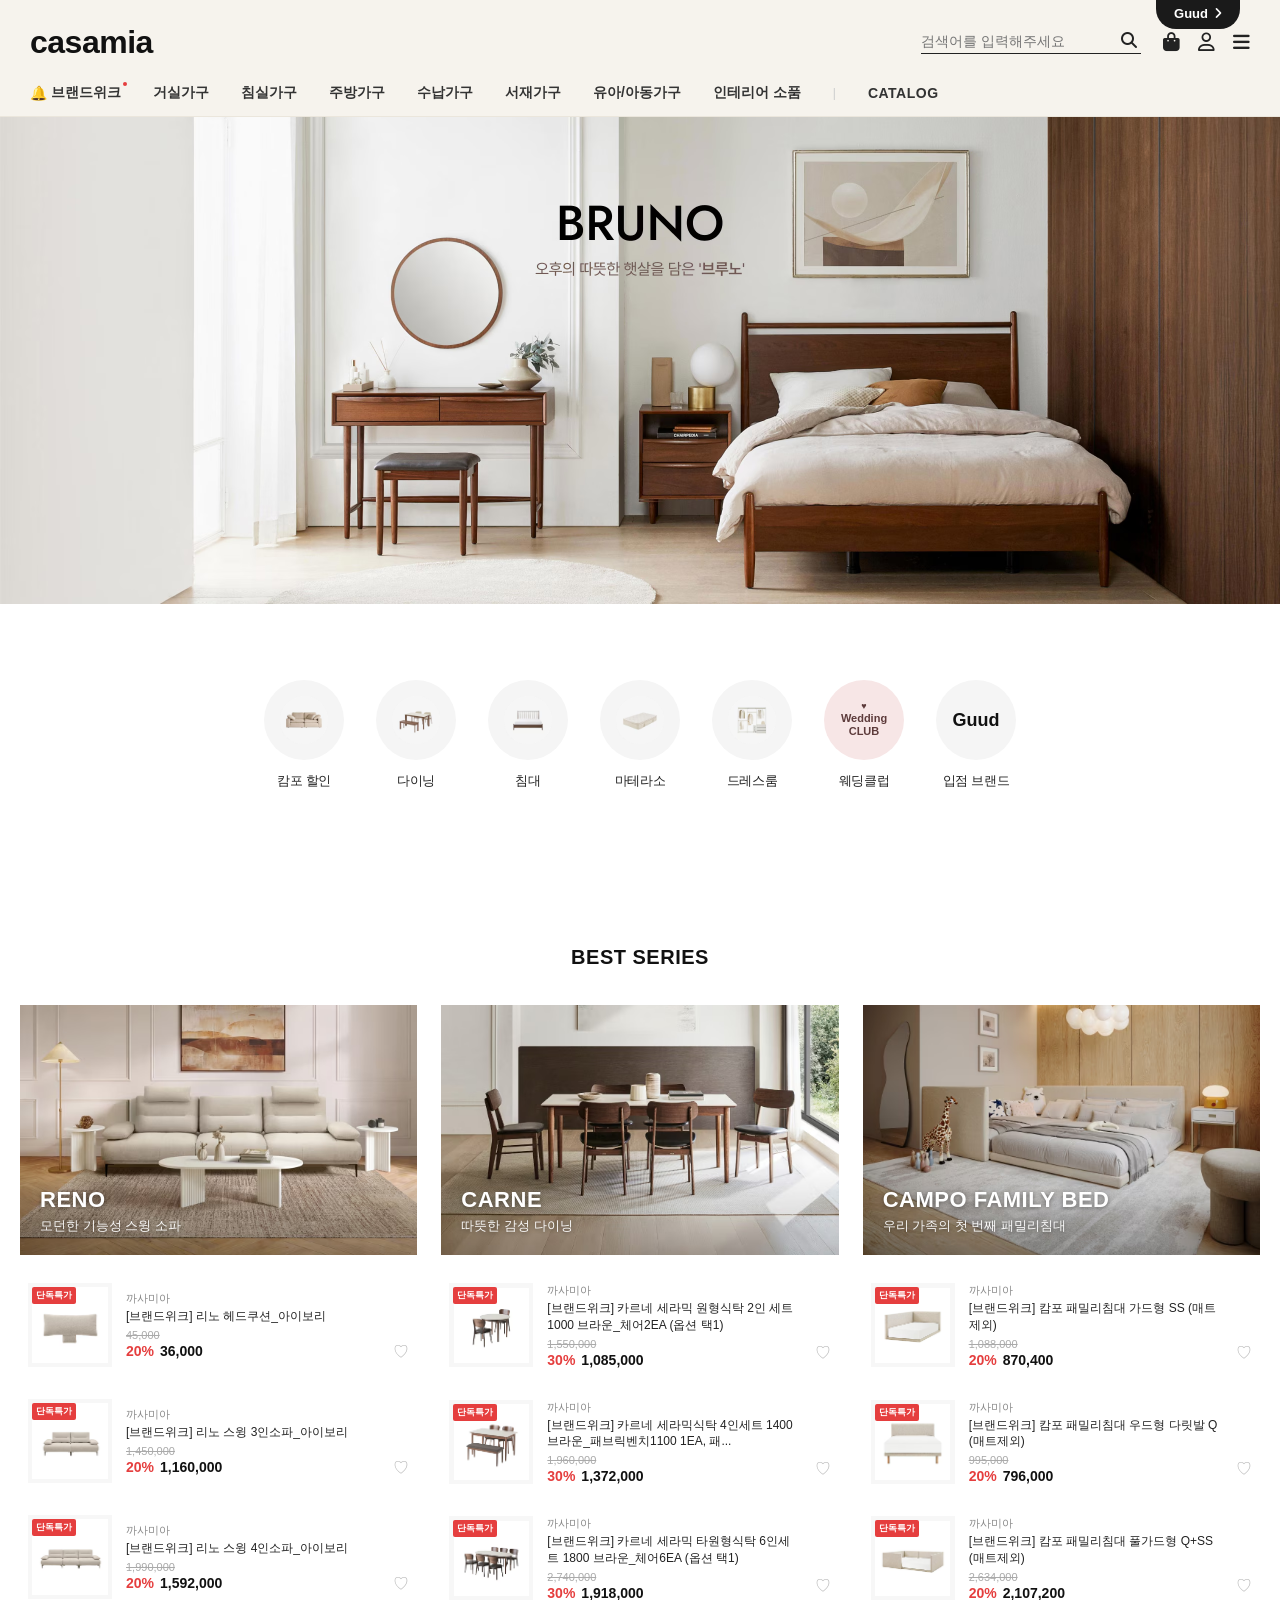
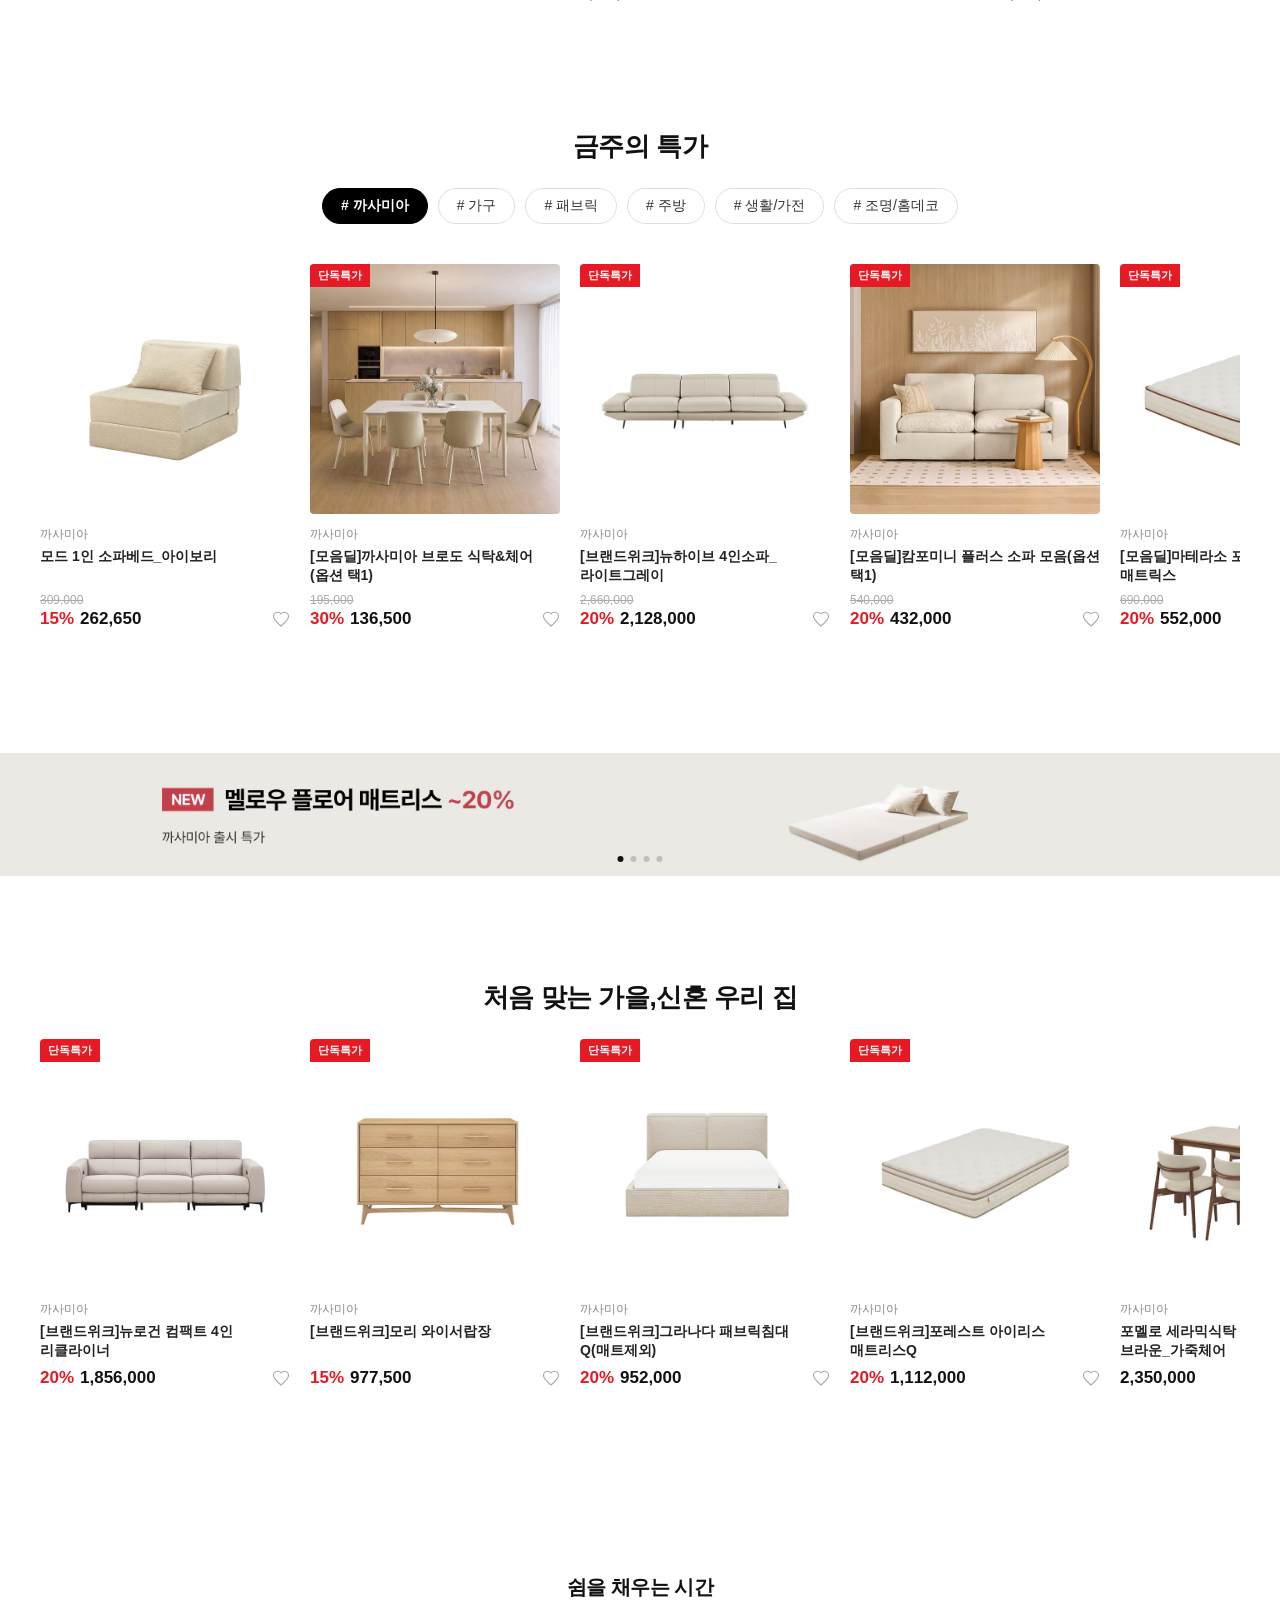
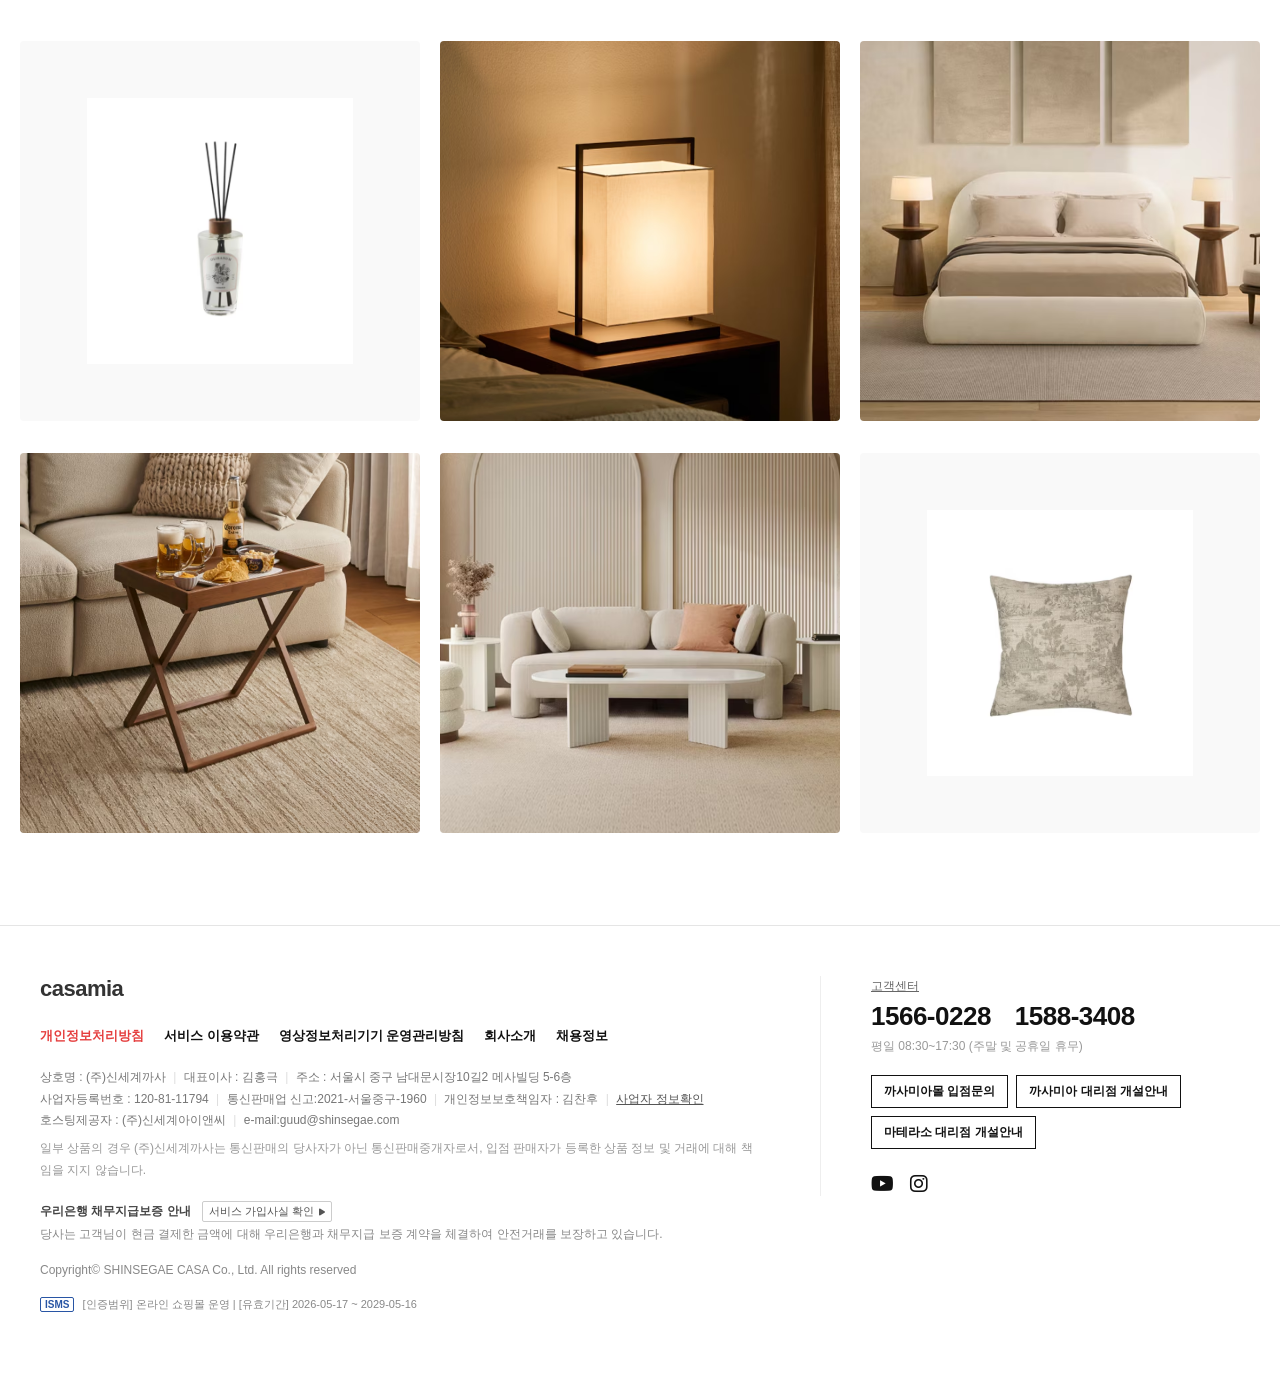
==== index.html @ 608d2354 "First commit" ====
<!DOCTYPE html>
<html lang="ko">
<head>
  <meta charset="UTF-8" />
  <meta name="viewport" content="width=device-width, initial-scale=1.0" />
  <title>casamia_main</title>

  <!-- ========================================== -->
  <!-- 1. 외부 라이브러리 (Font Awesome 아이콘)   -->
  <!-- ========================================== -->
  <link rel="stylesheet" href="https://cdnjs.cloudflare.com/ajax/libs/font-awesome/6.4.0/css/all.min.css" />

  <!-- ========================================== -->
  <!-- 2. 외부 CSS 스타일시트 연결                 -->
  <!-- ========================================== -->
  <link rel="stylesheet" href="css/top_bar.css" />       <!-- 상단 헤더 & GNB 스타일 -->
  <link rel="stylesheet" href="css/main.css" />          <!-- 공통 레이아웃 및 특가/기획전 슬라이더 스타일 -->
  <link rel="stylesheet" href="css/best_section.css" />     <!-- 베스트 시리즈(3단 그리드) 스타일 -->
  <link rel="stylesheet" href="css/slider2.css" />       <!-- 메인 중간 배너 슬라이더(slider2) 스타일 -->
  <link rel="stylesheet" href="css/section2.css" />      <!-- 쉼을 채우는 시간 그리드 스타일 -->
  <link rel="stylesheet" href="css/footer.css" />        <!-- 푸터 스타일 -->

  <!-- ========================================== -->
  <!-- 3. 메인 최상단 배너 슬라이더 전용 CSS       -->
  <!-- ========================================== -->
  <style>
    #slider {
      width: 100%;
      min-height: 450px;
      overflow: hidden;
    }
    #slider > img {
      width: 100%;
      min-height: 450px;
      display: block;
      object-fit: cover;
    }
  </style>
</head>

<body>

  <!-- ========================================== -->
  <!-- [헤더] 상단 유틸리티 배지, 로고, 검색, GNB  -->
  <!-- ========================================== -->
  <header class="site-header">
    <!-- 우측 상단 Guud 배지 & 툴팁 -->
    <div class="top-badge-wrap">
      <a href="#" class="guud-badge">
        <span class="guud-logo">Guud</span>
        <i class="fa-solid fa-angle-right"></i>
      </a>
      <div class="badge-tooltip">
        <span>입점 브랜드관</span>
        <button type="button" class="tooltip-close" aria-label="닫기">×</button>
      </div>
    </div>

    <div class="header-inner">
      <!-- 1층: 로고 및 우측 검색/아이콘 메뉴 -->
      <div class="header-main">
        <h1 class="logo">
          <a href="#">casamia</a>
        </h1>

        <div class="header-util">
          <!-- 검색창 -->
          <form class="search-box" id="searchForm">
            <input type="text" class="search-input" placeholder="검색어를 입력해주세요" />
            <button type="submit" class="search-btn" aria-label="검색">
              <i class="fa-solid fa-magnifying-glass"></i>
            </button>
          </form>

          <!-- 유저 메뉴 아이콘 -->
          <ul class="user-menu">
            <li><a href="#" aria-label="장바구니"><i class="fa-solid fa-bag-shopping"></i></a></li>
            <li><a href="#" aria-label="마이페이지"><i class="fa-regular fa-user"></i></a></li>
            <li>
              <button type="button" class="btn-menu" aria-label="전체메뉴">
                <i class="fa-solid fa-bars"></i>
              </button>
            </li>
          </ul>
        </div>
      </div>
<!-- ========================================== -->
      <!-- top: 카테고리 네비게이션 (GNB) -->
  <!-- ========================================== -->
      <nav class="gnb-nav">
        <ul class="gnb-list">
          <li class="brand-week">
            <a href="#">
              <span class="bell-icon">🔔</span>브랜드위크
              <span class="red-dot"></span>
            </a>
          </li>
          <li><a href="#">거실가구</a></li>
          <li><a href="#">침실가구</a></li>
          <li><a href="#">주방가구</a></li>
          <li><a href="#">수납가구</a></li>
          <li><a href="#">서재가구</a></li>
          <li><a href="#">유아/아동가구</a></li>
          <li><a href="#">인테리어 소품</a></li>
          <li class="divider" aria-hidden="true">|</li>
          <li class="catalog"><a href="#">CATALOG</a></li>
        </ul>
      </nav>
    </div>
  </header>


  <!-- ========================================== -->
  <!-- [1층] 메인 최상단 자동 롤링 배너 슬라이더   -->
  <!-- ========================================== -->
  <section id="slider">
    <img id="bannerImg" src="img/slider/1.avif" alt="메인 배너" />
  </section>


  <br><br>


  <!-- ========================================== -->
  <!-- [2층] 카테고리 퀵메뉴 (quick_menu.js 렌더링) -->
  <!-- ========================================== -->
  <section class="quick-category-section">
    <div class="quick-category-container">
      <ul class="quick-category-list" id="quickCategoryList">
        <!-- quick_menu.js를 통해 li 아이템이 동적으로 들어옵니다 -->
      </ul>
    </div>
  </section>
  <br><br>


  <!-- ========================================== -->
  <!-- [3층] BEST SERIES (3열 큐레이션 영역)      -->
  <!-- ========================================== -->
<section class="best-series-section">
  <div class="best-series-container">
    <h2 class="section-title">BEST SERIES</h2>

    <!-- best_item.js가 best_section.json 데이터를 읽어와 렌더링합니다 -->
    <div class="series-grid" id="seriesGrid"></div>
  </div>
</section>


  <!-- ========================================== -->
  <!-- [4층] 금주의 특가 (casamia_sale.js 렌더링)    -->
  <!-- ========================================== -->
  <section class="first-sell-category-section">
    <div class="container">
      <div class="week's_Special">
        <h3 class="section-title">금주의 특가</h3>

        <!-- 탭 카테고리 버튼 -->
        <div class="category-tabs">
          <button type="button" class="tab-btn active"># 까사미아</button>
          <button type="button" class="tab-btn"># 가구</button>
          <button type="button" class="tab-btn"># 패브릭</button>
          <button type="button" class="tab-btn"># 주방</button>
          <button type="button" class="tab-btn"># 생활/가전</button>
          <button type="button" class="tab-btn"># 조명/홈데코</button>
        </div>

        <!-- 가로 일직선 스크롤/슬라이더 컨테이너 -->
        <div class="slider-wrapper">
          <div class="product-list"></div>
        </div>
      </div>
    </div>
  </section>
  <br><br><br>


  <!-- ========================================== -->
  <!-- [5층] 슬라이더 2 (slider2.js 제어 영역)     -->
  <!-- ========================================== -->
  <section class="slider2-section">
    <div class="slider-container">
      <!-- 4단 이미지 레일 -->
      <div class="slider-track" id="sliderTrack">
        <div class="slide"><img src="img/slider2/1.avif" alt="배너 1" /></div>
        <div class="slide"><img src="img/slider2/2.avif" alt="배너 2" /></div>
        <div class="slide"><img src="img/slider2/3.avif" alt="배너 3" /></div>
        <div class="slide"><img src="img/slider2/4.avif" alt="배너 4" /></div>
      </div>

      <!-- 하단 인디케이터 Dots -->
      <div class="slider-dots" id="sliderDots">
        <span class="dot active"></span>
        <span class="dot"></span>
        <span class="dot"></span>
        <span class="dot"></span>
      </div>
    </div>
  </section>
  <br><br><br>


  <!-- ========================================== -->
  <!-- [6층] 처음 맞는 가을 (casamia_autumn.js 렌더링)-->
  <!-- ========================================== -->
  <section class="second-category-section">
    <div class="container">
      <div class="NewHome">
        <h3 class="section2-title">처음 맞는 가을,신혼 우리 집</h3>

        <!-- 가로 일직선 상품 리스트 컨테이너 -->
        <div class="slider-wrapper">
          <div class="product-list autumn-list"></div>
        </div>
      </div>
    </div>
  </section>
  <br><br>


  <!-- ========================================== -->
  <!-- [7층] 쉼을 채우는 시간 (6개 카드 큐레이션)    -->
  <!-- ========================================== -->
  <section class="rest-time-section">
    <div class="rest-time-container">
      <h2 class="section-title">쉼을 채우는 시간</h2>

      <div class="rest-grid" id="restGrid">
        <div class="rest-item">
          <a href="#" class="rest-card">
            <div class="img-wrap">
              <img src="img/section2/1.avif" alt="오라티오 디퓨저" />
              <div class="overlay">
                <span class="brand">까사미아</span>
                <p class="product-name">오라티오 디퓨저 200ml</p>
                <p class="product-price">39,000원</p>
              </div>
            </div>
          </a>
        </div>

        <div class="rest-item">
          <a href="#" class="rest-card">
            <div class="img-wrap">
              <img src="img/section2/2.avif" alt="무드 단스탠드" />
              <div class="overlay">
                <span class="brand">까사미아</span>
                <p class="product-name">루미에르 무드 단스탠드</p>
                <p class="product-price">129,000원</p>
              </div>
            </div>
          </a>
        </div>

        <div class="rest-item">
          <a href="#" class="rest-card">
            <div class="img-wrap">
              <img src="img/section2/3.avif" alt="볼륨 패브릭 침대" />
              <div class="overlay">
                <span class="brand">까사미아</span>
                <p class="product-name">라르고 볼륨 패브릭 침대 Q</p>
                <p class="product-price">1,490,000원</p>
              </div>
            </div>
          </a>
        </div>

        <div class="rest-item">
          <a href="#" class="rest-card">
            <div class="img-wrap">
              <img src="img/section2/4.avif" alt="원목 접이식 트레이 테이블" />
              <div class="overlay">
                <span class="brand">까사미아</span>
                <p class="product-name">모리 원목 접이식 트레이 테이블</p>
                <p class="product-price">79,000원</p>
              </div>
            </div>
          </a>
        </div>

        <div class="rest-item">
          <a href="#" class="rest-card">
            <div class="img-wrap">
              <img src="img/section2/5.avif" alt="부클레 라운드 3인 소파" />
              <div class="overlay">
                <span class="brand">까사미아</span>
                <p class="product-name">아치 부클레 라운드 3인 소파</p>
                <p class="product-price">1,890,000원</p>
              </div>
            </div>
          </a>
        </div>

        <div class="rest-item">
          <a href="#" class="rest-card">
            <div class="img-wrap">
              <img src="img/section2/6.avif" alt="클래식 패턴 쿠션 커버" />
              <div class="overlay">
                <span class="brand">까사미아</span>
                <p class="product-name">빈티지 투알 쿠션 커버 (50x50)</p>
                <p class="product-price">25,000원</p>
              </div>
            </div>
          </a>
        </div>
      </div>
    </div>
  </section>


  <!-- ========================================== -->
  <!-- [푸터] 회사 정보, 고객센터, SNS 링크        -->
  <!-- ========================================== -->
  <footer class="site-footer">
    <div class="footer-container">
      <!-- 좌측 정보 -->
      <div class="footer-left">
        <div class="footer-logo">casamia</div>
        <ul class="footer-policy-links">
          <li><a href="#" class="highlight">개인정보처리방침</a></li>
          <li><a href="#">서비스 이용약관</a></li>
          <li><a href="#">영상정보처리기기 운영관리방침</a></li>
          <li><a href="#">회사소개</a></li>
          <li><a href="#">채용정보</a></li>
        </ul>
        <div class="footer-company-info">
          <p>상호명 : (주)신세계까사 <span>|</span> 대표이사 : 김홍극 <span>|</span> 주소 : 서울시 중구 남대문시장10길2 메사빌딩 5-6층</p>
          <p>사업자등록번호 : 120-81-11794 <span>|</span> 통신판매업 신고:2021-서울중구-1960 <span>|</span> 개인정보보호책임자 : 김찬후 <span>|</span> <a href="#" class="btn-verify">사업자 정보확인</a></p>
          <p>호스팅제공자 : (주)신세계아이앤씨 <span>|</span> e-mail:guud@shinsegae.com</p>
          <p class="desc-warning">일부 상품의 경우 (주)신세계까사는 통신판매의 당사자가 아닌 통신판매중개자로서, 입점 판매자가 등록한 상품 정보 및 거래에 대해 책임을 지지 않습니다.</p>
        </div>
        <div class="footer-escrow">
          <span class="escrow-title">우리은행 채무지급보증 안내</span>
          <button type="button" class="btn-escrow">서비스 가입사실 확인 <i class="fa-solid fa-play"></i></button>
          <p>당사는 고객님이 현금 결제한 금액에 대해 우리은행과 채무지급 보증 계약을 체결하여 안전거래를 보장하고 있습니다.</p>
        </div>
        <p class="copyright">Copyright© SHINSEGAE CASA Co., Ltd. All rights reserved</p>
        <div class="footer-isms">
          <span class="isms-badge">ISMS</span>
          <p>[인증범위] 온라인 쇼핑몰 운영 <span>|</span> [유효기간] 2026-05-17 ~ 2029-05-16</p>
        </div>
      </div>

      <!-- 우측 고객센터 및 SNS -->
      <div class="footer-right">
        <div class="cs-wrap">
          <span class="cs-label">고객센터</span>
          <div class="cs-numbers">
            <span class="cs-tel">1566-0228</span>
            <span class="cs-tel">1588-3408</span>
          </div>
          <p class="cs-hours">평일 08:30~17:30 (주말 및 공휴일 휴무)</p>
        </div>
        <div class="cs-buttons">
          <a href="#" class="btn-cs">까사미아몰 입점문의</a>
          <a href="#" class="btn-cs">까사미아 대리점 개설안내</a>
          <a href="#" class="btn-cs">마테라소 대리점 개설안내</a>
        </div>
        <div class="footer-sns">
          <a href="#" aria-label="유튜브"><i class="fa-brands fa-youtube"></i></a>
          <a href="#" aria-label="인스타그램"><i class="fa-brands fa-instagram"></i></a>
        </div>
      </div>
    </div>
  </footer>


  <!-- ========================================================= -->
  <!-- [자바스크립트 연결] DOM이 모두 로드된 후 안전하게 실행됩니다 -->
  <!-- ========================================================= -->
  <script src="js/top_bar.js"></script>         <!-- 상단 헤더/메뉴 인터랙션 -->
  <script src="js/quick_menu.js"></script>      <!-- 퀵 카테고리 데이터 동적 렌더링 -->
  <script src="js/best_section.js"></script>       <!-- 베스트 시리즈 기능 (필요시) -->
  <script src="js/casamia_sale.js"></script>    <!-- 금주의 특가 상품 리스트 렌더링 -->
  <script src="js/slider2.js"></script>         <!-- slider2 배너 전환 제어 -->
  <script src="js/casamia_autumn.js"></script>  <!-- 가을/신혼 상품 리스트 렌더링 -->
  <script src="js/section2.js"></script>        <!-- 쉼 섹션 제어 (필요시) -->

  <!-- 최상단 메인 슬라이더 전용 롤링 스크립트 -->
  <script>
    document.addEventListener("DOMContentLoaded", () => {
      const banners = [
        "img/slider/1.avif",
        "img/slider/2.avif",
        "img/slider/3.avif",
        "img/slider/4.avif",
        "img/slider/5.avif"
      ];

      const bannerImg = document.getElementById("bannerImg");
      let index = 0;

      // 3초 주기로 배너 자동 전환
      setInterval(() => {
        index = (index + 1) % banners.length;
        if (bannerImg) {
          bannerImg.src = banners[index];
        }
      }, 2000);
    });
  </script>

</body>
</html>
---- css/top_bar.css ----
@charset "UTF-8";

* {
  margin: 0;
  padding: 0;
  box-sizing: border-box;
}

body {
  font-family: -apple-system, BlinkMacSystemFont, "Apple SD Gothic Neo", "Pretendard", "Noto Sans KR", sans-serif;
  color: #222;
}

/* 헤더 기본 스타일 (베이지톤 배경) */
.site-header {
  position: relative;
  width: 100%;
  background-color: #f6f3ed;
  border-bottom: 1px solid #ebe6dc;
}

/* 우측 상단 Guud 배지 */
.top-badge-wrap {
  position: absolute;
  top: 0;
  right: 40px;
  display: flex;
  flex-direction: column;
  align-items: flex-end;
  z-index: 50;
}

.guud-badge {
  display: inline-flex;
  align-items: center;
  gap: 6px;
  background-color: #1a1a1a;
  color: #fff;
  text-decoration: none;
  font-size: 13px;
  font-weight: 700;
  padding: 6px 18px 8px;
  border-bottom-left-radius: 20px;
  border-bottom-right-radius: 20px;
}

.badge-tooltip {
  display: none;
  align-items: center;
  gap: 6px;
  background-color: #ff6022;
  color: #fff;
  font-size: 11px;
  font-weight: 500;
  padding: 4px 8px;
  border-radius: 3px;
  margin-top: 6px;
}

.badge-tooltip .tooltip-close {
  background: none;
  border: none;
  color: #fff;
  font-size: 14px;
  cursor: pointer;
  line-height: 1;
}

/* 헤더 컨테이너 */
.header-inner {
  max-width: 1360px;
  margin: 0 auto;
  padding: 24px 30px 14px;
}

/* 1층 로고 & 우측 메뉴 */
.header-main {
  display: flex;
  justify-content: space-between;
  align-items: center;
}

.logo a {
  text-decoration: none;
  color: #111;
  font-size: 32px;
  font-weight: 800;
  letter-spacing: -0.5px;
}

.header-util {
  display: flex;
  align-items: center;
  gap: 22px;
}

/* 밑줄 검색바 */
.search-box {
  display: flex;
  align-items: center;
  border-bottom: 1.5px solid #222;
  padding-bottom: 3px;
  width: 220px;
}

.search-input {
  border: none;
  background: transparent;
  outline: none;
  width: 100%;
  font-size: 14px;
  color: #222;
}

.search-btn {
  background: none;
  border: none;
  cursor: pointer;
  font-size: 16px;
  color: #222;
  padding: 0 4px;
}

/* 유저 메뉴 아이콘 */
.user-menu {
  list-style: none;
  display: flex;
  align-items: center;
  gap: 18px;
}

.user-menu a,
.user-menu .btn-menu {
  background: none;
  border: none;
  color: #222;
  font-size: 19px;
  cursor: pointer;
  text-decoration: none;
  display: flex;
  align-items: center;
}

/* 2층 GNB 네비게이션 */
.gnb-nav {
  margin-top: 22px;
}

.gnb-list {
  list-style: none;
  display: flex;
  align-items: center;
  gap: 32px;
}

.gnb-list li a {
  text-decoration: none;
  color: #333;
  font-size: 14px;
  font-weight: 600;
  transition: color 0.2s;
}

.gnb-list li a:hover {
  color: #ff6022;
}

.gnb-list .brand-week a {
  display: inline-flex;
  align-items: center;
  gap: 4px;
  position: relative;
  font-weight: 700;
}

.brand-week .red-dot {
  width: 4px;
  height: 4px;
  background-color: #e53e3e;
  border-radius: 50%;
  position: absolute;
  top: -2px;
  right: -6px;
}

.gnb-list .divider {
  color: #ccc;
  font-size: 12px;
}

.gnb-list .catalog a {
  font-weight: 700;
  letter-spacing: 0.5px;
}

/* 슬라이더 이미지 반응형 */
#slider img {
  width: 100%;
  display: block;
}
---- css/main.css ----
@charset "uff-8";

/* ========== Reset ========== */
*,
*::before,
*::after {
  margin: 0;
  padding: 0;
  box-sizing: border-box;
}

ul,
ol,
li {
  list-style: none;
}

body {
  font-family: -apple-system, BlinkMacSystemFont, "Apple SD Gothic Neo", "맑은 고딕", sans-serif;
  color: #111;
  background-color: #fff;
}

a {
  text-decoration: none;
  color: inherit;
}

/* ========== Layout 컨테이너 ========== */
.container {
  max-width: 1240px;
  width: 100%;
  margin: 0 auto;
  padding: 50px 20px;
}

.section-title {
  font-size: 26px;
  font-weight: 700;
  text-align: center;
  margin-bottom: 24px;
  letter-spacing: -0.5px;
}

.section2-title {
  font-size: 26px;
  font-weight: 700;
  text-align: center;
  margin-bottom: 24px;
  letter-spacing: -0.5px;
}

/* ========== 카테고리 태그 필터 ========== */
.category-tabs {
  display: flex;
  justify-content: center;
  gap: 10px;
  margin-bottom: 40px;
  flex-wrap: wrap;
}

.tab-btn {
  padding: 8px 18px;
  border-radius: 30px;
  font-size: 14px;
  border: 1px solid #e0e0e0;
  background: #fff;
  color: #333;
  cursor: pointer;
  transition: all 0.2s ease;
}

.tab-btn.active {
  background: #000;
  color: #fff;
  border-color: #000;
  font-weight: 600;
}

/* ========== 일직선 슬라이더 컨테이너 ========== */
.slider-wrapper {
  position: relative;
  width: 100%;
}

.product-list {
  display: flex;
  gap: 20px;
  overflow-x: auto;
  scroll-snap-type: x mandatory;
  scroll-behavior: smooth;
  padding-bottom: 20px;
  -webkit-overflow-scrolling: touch;
  scrollbar-width: thin;
  scrollbar-color: #333 #f1f1f1;
}

/* 스크롤바 커스텀 */
.product-list::-webkit-scrollbar {
  height: 3px;
}

.product-list::-webkit-scrollbar-track {
  background: #eee;
}

.product-list::-webkit-scrollbar-thumb {
  background: #111;
}

/* ========== 상품 카드 ========== */
.product-card-link {
  flex: 0 0 250px; /* 고정 너비로 1열 유지 */
  scroll-snap-align: start;
}

.product-card {
  position: relative;
  display: flex;
  flex-direction: column;
}

.img-wrap {
  position: relative;
  width: 100%;
  height: 250px;
  background: #f7f7f7;
  border-radius: 4px;
  overflow: hidden;
  margin-bottom: 12px;
}

.img-wrap img {
  width: 100%;
  height: 100%;
  object-fit: cover;
  transition: transform 0.3s ease;
}

.product-card-link:hover .img-wrap img {
  transform: scale(1.04);
}

/* 단독특가 뱃지 */
.badge-deal {
  position: absolute;
  top: 0;
  left: 0;
  background-color: #e51a24;
  color: #fff;
  font-size: 11px;
  font-weight: 700;
  padding: 4px 8px;
}

/* 텍스트 영역 */
.brand-name {
  font-size: 12px;
  color: #888;
  margin-bottom: 4px;
}

.product-name {
  font-size: 14px;
  color: #222;
  line-height: 1.35;
  height: 38px;
  display: -webkit-box;
  -webkit-line-clamp: 2;
  -webkit-box-orient: vertical;
  overflow: hidden;
  margin-bottom: 8px;
  word-break: keep-all;
}

.original-price {
  font-size: 12px;
  color: #aaa;
  text-decoration: line-through;
  margin-bottom: 2px;
}

.price-row {
  display: flex;
  align-items: center;
  justify-content: space-between;
}

.price-wrap {
  display: flex;
  align-items: center;
  gap: 6px;
}

.discount-rate {
  font-size: 17px;
  font-weight: 700;
  color: #e51a24;
}

.final-price {
  font-size: 17px;
  font-weight: 700;
  color: #111;
}

/* 찜(하트) 아이콘 버튼 */
.wish-btn {
  background: none;
  border: none;
  cursor: pointer;
  color: #bbb;
  display: flex;
  align-items: center;
}

.wish-btn svg {
  width: 18px;
  height: 18px;
  stroke: #aaa;
  fill: none;
  stroke-width: 1.5;
}







/* 카테고리 퀵메뉴 스타일 */
.quick-category-section {
  width: 100%;
  background-color: #fff;
  padding: 40px 0 50px;
}

.quick-category-container {
  max-width: 1000px;
  margin: 0 auto;
  padding: 0 20px;
}

.quick-category-list {
  display: flex;
  justify-content: center;
  align-items: flex-start;
  gap: 32px;
  list-style: none;
  padding: 0;
  margin: 0;
}

.quick-category-item {
  display: flex;
  flex-direction: column;
  align-items: center;
  text-decoration: none;
  color: #222;
  cursor: pointer;
  transition: transform 0.2s ease;
}

.quick-category-item:hover {
  transform: translateY(-4px);
}

/* 원형 아이콘 배경 */
.quick-icon-wrap {
  width: 80px;
  height: 80px;
  border-radius: 50%;
  background-color: #f5f5f5;
  display: flex;
  align-items: center;
  justify-content: center;
  margin-bottom: 12px;
  overflow: hidden;
  transition: background-color 0.2s ease;
}

/* 텍스트 형태 엠블럼 전용 원형 스타일 (웨딩클럽, 입점브랜드 등) */
.quick-icon-wrap.pink-bg {
  background-color: #f7e6e6;
}

.quick-icon-wrap img {
  width: 60%;
  height: 60%;
  object-fit: contain;
}

/* 텍스트 로고 스타일 */
.wedding-text {
  text-align: center;
  font-size: 11px;
  font-weight: 700;
  color: #5d3b3b;
  line-height: 1.2;
}

.wedding-text span {
  font-size: 9px;
  display: block;
}

.guud-text {
  font-size: 18px;
  font-weight: 800;
  color: #111;
  font-family: sans-serif;
}

/* 하단 텍스트 */
.quick-category-item .category-name {
  font-size: 13px;
  font-weight: 500;
  color: #222;
  letter-spacing: -0.3px;
}
---- css/best_section.css ----
@charset "utf-8";
/* BEST SERIES 기본 레이아웃 */
.best-series-section {
  width: 100%;
  padding: 70px 0;
  background-color: #fff;
}

.best-series-container {
  max-width: 1280px;
  margin: 0 auto;
  padding: 0 20px;
}

.best-series-section .section-title {
  text-align: center;
  font-size: 20px;
  font-weight: 700;
  letter-spacing: 0.5px;
  color: #111;
  margin-bottom: 36px;
}

/* 3단 그리드 */
.series-grid {
  display: grid;
  grid-template-columns: repeat(3, 1fr);
  gap: 24px;
}

/* 상단 메인 배너 카드 */
.series-banner {
  position: relative;
  width: 100%;
  height: 250px;
  overflow: hidden;
  background-color: #f5f5f5;
  margin-bottom: 20px;
}

.series-banner .banner-img {
  width: 100%;
  height: 100%;
  object-fit: cover;
  transition: transform 0.4s ease;
}

.series-banner:hover .banner-img {
  transform: scale(1.03);
}

.series-banner .banner-info {
  position: absolute;
  bottom: 20px;
  left: 20px;
  color: #fff;
  text-shadow: 0 1px 4px rgba(0, 0, 0, 0.4);
}

.series-banner .banner-title {
  font-size: 22px;
  font-weight: 800;
  letter-spacing: 0.5px;
  margin-bottom: 4px;
}

.series-banner .banner-desc {
  font-size: 13px;
  font-weight: 400;
  opacity: 0.95;
}

/* 하단 미니 상품 리스트 */
.series-products {
  display: flex;
  flex-direction: column;
  gap: 16px;
}

.mini-product-item {
  display: flex;
  align-items: center;
  position: relative;
  text-decoration: none;
  padding: 8px;
  border-radius: 4px;
  transition: background-color 0.2s;
}

.mini-product-item:hover {
  background-color: #fafafa;
}

/* 좌측 상품 이미지 영역 */
.mini-product-item .thumb-wrap {
  position: relative;
  width: 84px;
  height: 84px;
  background-color: #f7f7f7;
  flex-shrink: 0;
  display: flex;
  align-items: center;
  justify-content: center;
  margin-right: 14px;
}

.mini-product-item .thumb-wrap img {
  width: 90%;
  height: 90%;
  object-fit: contain;
}

.mini-product-item .thumb-wrap .badge {
  position: absolute;
  top: 4px;
  left: 4px;
  background-color: #e53e3e;
  color: #fff;
  font-size: 9px;
  font-weight: 700;
  padding: 2px 4px;
  border-radius: 2px;
}

/* 우측 상품 정보 영역 */
.mini-product-item .product-details {
  flex: 1;
  padding-right: 30px;
}

.mini-product-item .brand {
  font-size: 11px;
  color: #888;
  display: block;
  margin-bottom: 2px;
}

.mini-product-item .name {
  font-size: 12px;
  color: #222;
  font-weight: 500;
  line-height: 1.4;
  margin-bottom: 4px;
  overflow: hidden;
  text-overflow: ellipsis;
  display: -webkit-box;
  -webkit-line-clamp: 2;
  -webkit-box-orient: vertical;
}

.mini-product-item .original-price {
  font-size: 11px;
  color: #aaa;
  display: block;
  margin-bottom: 2px;
}

.mini-product-item .price-wrap {
  display: flex;
  align-items: baseline;
  gap: 6px;
}

.mini-product-item .discount {
  font-size: 14px;
  font-weight: 700;
  color: #e53e3e;
}

.mini-product-item .price {
  font-size: 14px;
  font-weight: 700;
  color: #111;
}

/* 찜하기(하트) 버튼 */
.mini-product-item .wish-btn {
  position: absolute;
  right: 8px;
  bottom: 12px;
  background: none;
  border: none;
  font-size: 16px;
  color: #bbb;
  cursor: pointer;
  transition: color 0.2s;
}

.mini-product-item .wish-btn:hover,
.mini-product-item .wish-btn.active {
  color: #e53e3e;
}
---- css/slider2.css ----
@charset "UTF-8";

/* 기본 여백 초기화 및 박스 사이징 */
* {
  margin: 0;
  padding: 0;
  box-sizing: border-box;
}

/* 슬라이더 외곽 컨테이너 */
.slider-container {
  position: relative;
  width: 100%;
  max-width: 1400px;        /* 필요에 따라 배너 최대 너비 조절 가능 */
  margin: 0 auto;
  overflow: hidden;          /* 화면 밖으로 나간 슬라이드는 보이지 않도록 숨김 */
  background-color: #f6f3ed; /* 이미지 로딩 전 배경색 (베이지 톤) */
}

/* 4개의 슬라이드가 일렬로 배치되는 트랙 */
.slider-track {
  display: flex;
  width: 100%;
  /* 0.6초 동안 부드럽게 왼쪽으로 밀리는 애니메이션 */
  transition: transform 0.6s cubic-bezier(0.25, 1, 0.5, 1);
}

/* 개별 슬라이드 (화면 가로폭 100% 고정) */
.slide {
  flex: 0 0 100%;
  width: 100%;
}

.slide img {
  width: 100%;
  height: auto;
  display: block;
  object-fit: cover;
}

/* 하단 점(Indicator) 묶음 위치 설정 */
.slider-dots {
  position: absolute;
  bottom: 14px;
  left: 50%;
  transform: translateX(-50%); /* 정확히 정중앙 정렬 */
  display: flex;
  gap: 7px;
  z-index: 10;
}

/* 기본 비활성화 점 스타일 */
.dot {
  width: 6px;
  height: 6px;
  border-radius: 50%;
  background-color: rgba(0, 0, 0, 0.18); /* 연한 회색 */
  cursor: pointer;
  transition: background-color 0.3s ease;
}

/* 현재 화면에 보이는 배너의 점 스타일 (진한 검정) */
.dot.active {
  background-color: #111111;
}
---- css/section2.css ----
@charset "utf-8";
/* 기본 섹션 설정 */
.rest-time-section {
  width: 100%;
  padding: 80px 0;
  background-color: #fff;
}

.rest-time-container {
  max-width: 1280px;
  margin: 0 auto;
  padding: 0 20px;
}

.rest-time-section .section-title {
  text-align: center;
  font-size: 20px;
  font-weight: 700;
  letter-spacing: -0.5px;
  color: #111;
  margin-bottom: 40px;
}

/* 3열 2행 그리드 */
.rest-grid {
  display: grid;
  grid-template-columns: repeat(3, 1fr);
  gap: 20px;
}

.rest-card {
  display: block;
  text-decoration: none;
  width: 100%;
}

/* 이미지 및 오버레이 래퍼 */
.rest-card .img-wrap {
  position: relative;
  width: 100%;
  height: 380px;
  overflow: hidden;
  background-color: #f9f9f9;
  display: flex;
  align-items: center;
  justify-content: center;
}

.rest-card .img-wrap img {
  width: 100%;
  height: 100%;
  object-fit: cover;
  transition: transform 0.4s ease, filter 0.4s ease;
}

/* 1번(디퓨저), 6번(쿠션) 같은 누끼/단독 제품 핏 유지용 */
.rest-item:first-child .img-wrap img,
.rest-item:last-child .img-wrap img {
  width: 70%;
  height: 70%;
  object-fit: contain;
}

/* 중앙 오버레이 텍스트 박스 */
.rest-card .overlay {
  position: absolute;
  top: 0;
  left: 0;
  width: 100%;
  height: 100%;
  background-color: rgba(0, 0, 0, 0.45);
  display: flex;
  flex-direction: column;
  align-items: center;
  justify-content: center;
  text-align: center;
  padding: 20px;
  box-sizing: border-box;
  opacity: 0;
  visibility: hidden;
  transition: opacity 0.3s ease, visibility 0.3s ease;
  z-index: 2;
}

.rest-card .overlay .brand {
  font-size: 12px;
  color: #e0e0e0;
  margin-bottom: 6px;
  letter-spacing: 0.5px;
}

.rest-card .overlay .product-name {
  font-size: 16px;
  font-weight: 600;
  color: #ffffff;
  margin-bottom: 10px;
  line-height: 1.4;
  word-break: keep-all;
}

.rest-card .overlay .product-price {
  font-size: 15px;
  font-weight: 700;
  color: #ffffff;
}

/* JS 활성화 클래스 적용 스타일 */
.rest-card.is-hovered .overlay {
  opacity: 1;
  visibility: visible;
}

.rest-card.is-hovered .img-wrap img {
  transform: scale(1.05);
}
---- css/footer.css ----
@charset "utf-8";
/* 푸터 기본 레이아웃 */
.site-footer {
  width: 100%;
  background-color: #fff;
  border-top: 1px solid #e5e5e5;
  padding: 50px 0 70px;
  font-family: -apple-system, BlinkMacSystemFont, "Apple SD Gothic Neo", "Pretendard", "Noto Sans KR", sans-serif;
  color: #333;
}

.footer-container {
  max-width: 1360px;
  margin: 0 auto;
  padding: 0 40px;
  display: flex;
  justify-content: space-between;
  align-items: flex-start;
  gap: 60px;
}

/* 좌측 영역 */
.footer-left {
  flex: 1;
  max-width: 820px;
}

.footer-logo {
  font-size: 22px;
  font-weight: 900;
  letter-spacing: -0.5px;
  margin-bottom: 24px;
}

.footer-policy-links {
  list-style: none;
  display: flex;
  flex-wrap: wrap;
  gap: 20px;
  margin-bottom: 22px;
}

.footer-policy-links a {
  text-decoration: none;
  font-size: 13px;
  font-weight: 700;
  color: #111;
}

.footer-policy-links .highlight {
  color: #e53e3e;
}

.footer-company-info {
  font-size: 12px;
  color: #777;
  line-height: 1.8;
  margin-bottom: 20px;
}

.footer-company-info span {
  color: #ddd;
  margin: 0 4px;
}

.footer-company-info .btn-verify {
  color: #555;
  text-decoration: underline;
}

.footer-company-info .desc-warning {
  margin-top: 6px;
  color: #999;
}

.footer-escrow {
  margin-bottom: 20px;
  font-size: 12px;
}

.footer-escrow .escrow-title {
  font-weight: 700;
  color: #444;
  margin-right: 8px;
}

.btn-escrow {
  background: #fff;
  border: 1px solid #ccc;
  border-radius: 2px;
  font-size: 11px;
  padding: 2px 6px;
  cursor: pointer;
  color: #555;
}

.btn-escrow i {
  font-size: 8px;
  margin-left: 2px;
}

.footer-escrow p {
  color: #888;
  margin-top: 4px;
}

.copyright {
  font-size: 12px;
  color: #888;
  margin-bottom: 20px;
}

.footer-isms {
  display: flex;
  align-items: center;
  gap: 8px;
  font-size: 11px;
  color: #888;
}

.isms-badge {
  display: inline-block;
  border: 1px solid #2855a4;
  color: #2855a4;
  font-weight: 800;
  font-size: 10px;
  padding: 1px 4px;
  border-radius: 2px;
}

/* 우측 영역 */
.footer-right {
  width: 420px;
  border-left: 1px solid #eee;
  padding-left: 50px;
}

.cs-wrap .cs-label {
  font-size: 12px;
  color: #666;
  text-decoration: underline;
}

.cs-numbers {
  display: flex;
  gap: 24px;
  margin: 6px 0;
}

.cs-tel {
  font-size: 26px;
  font-weight: 700;
  color: #111;
  letter-spacing: -0.5px;
}

.cs-hours {
  font-size: 12px;
  color: #999;
  margin-bottom: 20px;
}

.cs-buttons {
  display: flex;
  flex-wrap: wrap;
  gap: 8px;
  margin-bottom: 24px;
}

.btn-cs {
  display: inline-block;
  padding: 7px 12px;
  border: 1px solid #111;
  font-size: 12px;
  font-weight: 600;
  color: #111;
  text-decoration: none;
  background-color: #fff;
  transition: all 0.2s;
}

.btn-cs:hover {
  background-color: #111;
  color: #fff;
}

.footer-sns {
  display: flex;
  gap: 16px;
}

.footer-sns a {
  color: #111;
  font-size: 20px;
  text-decoration: none;
}
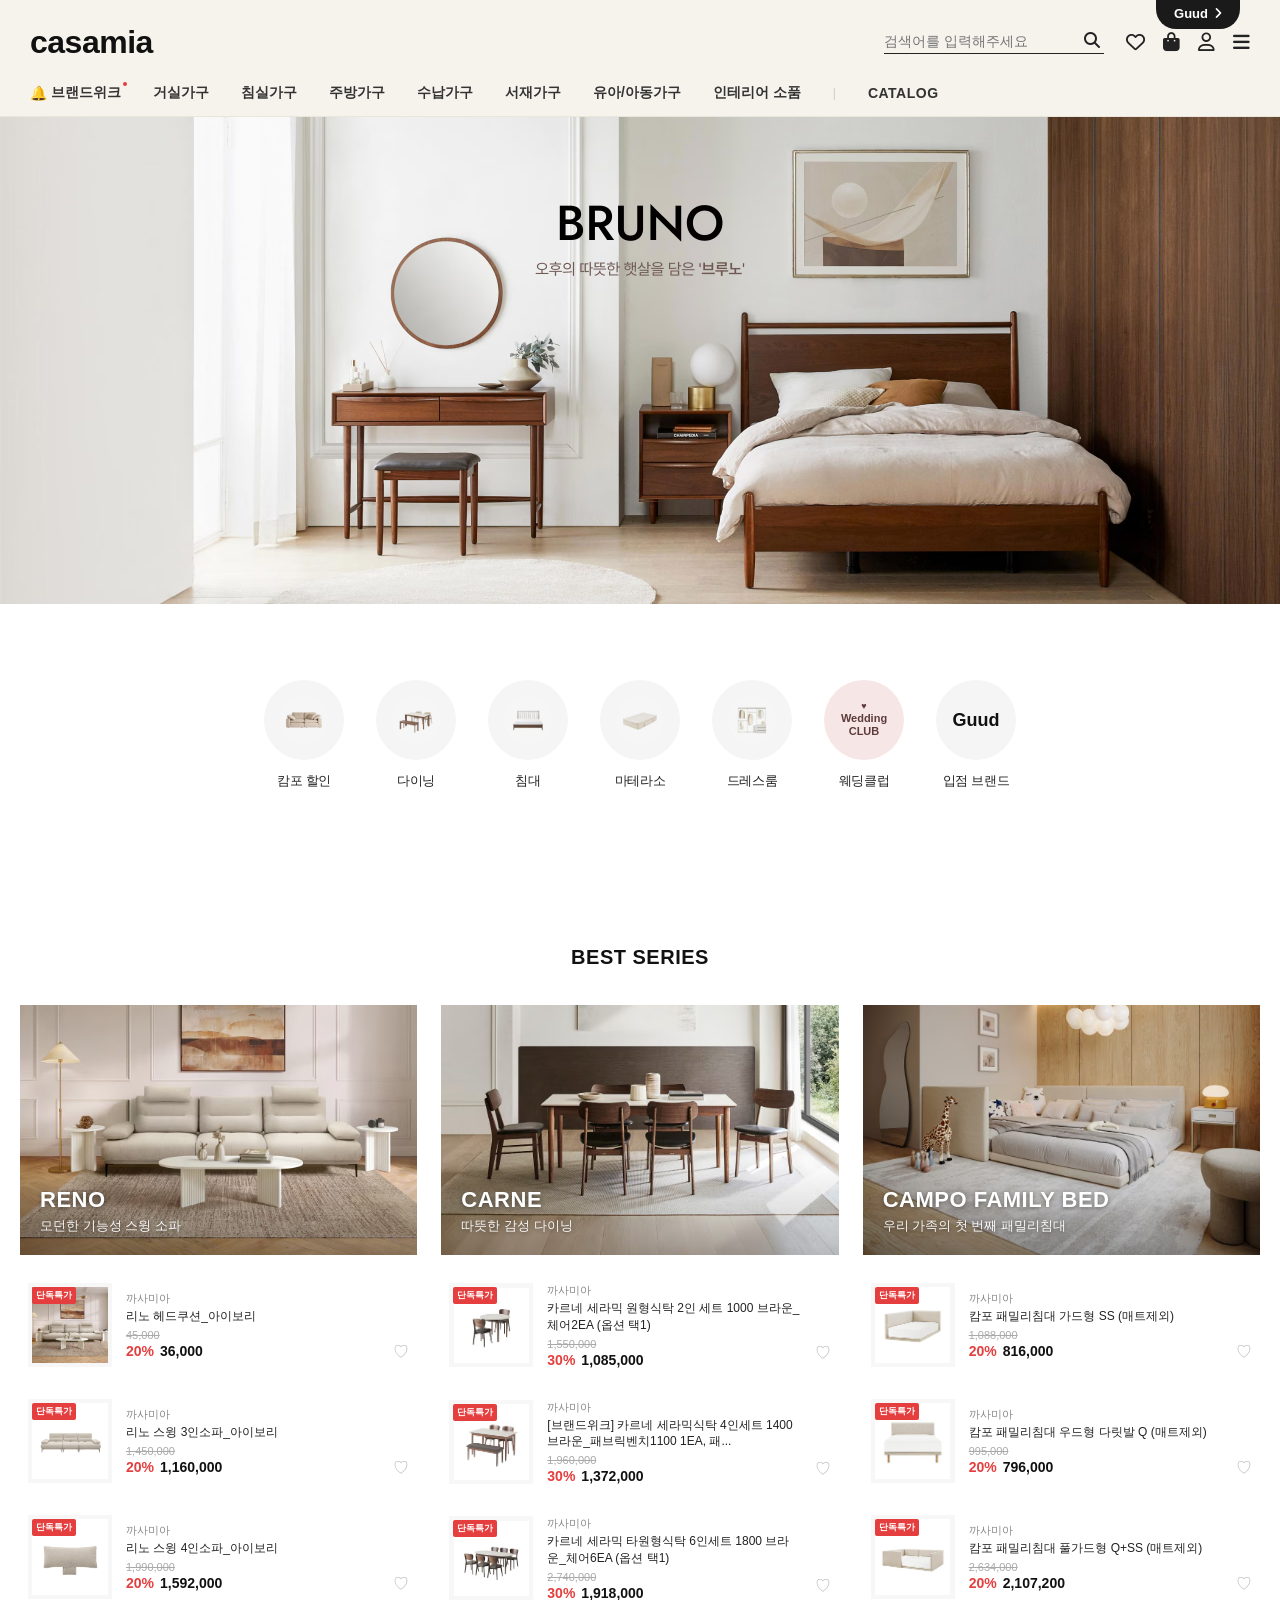
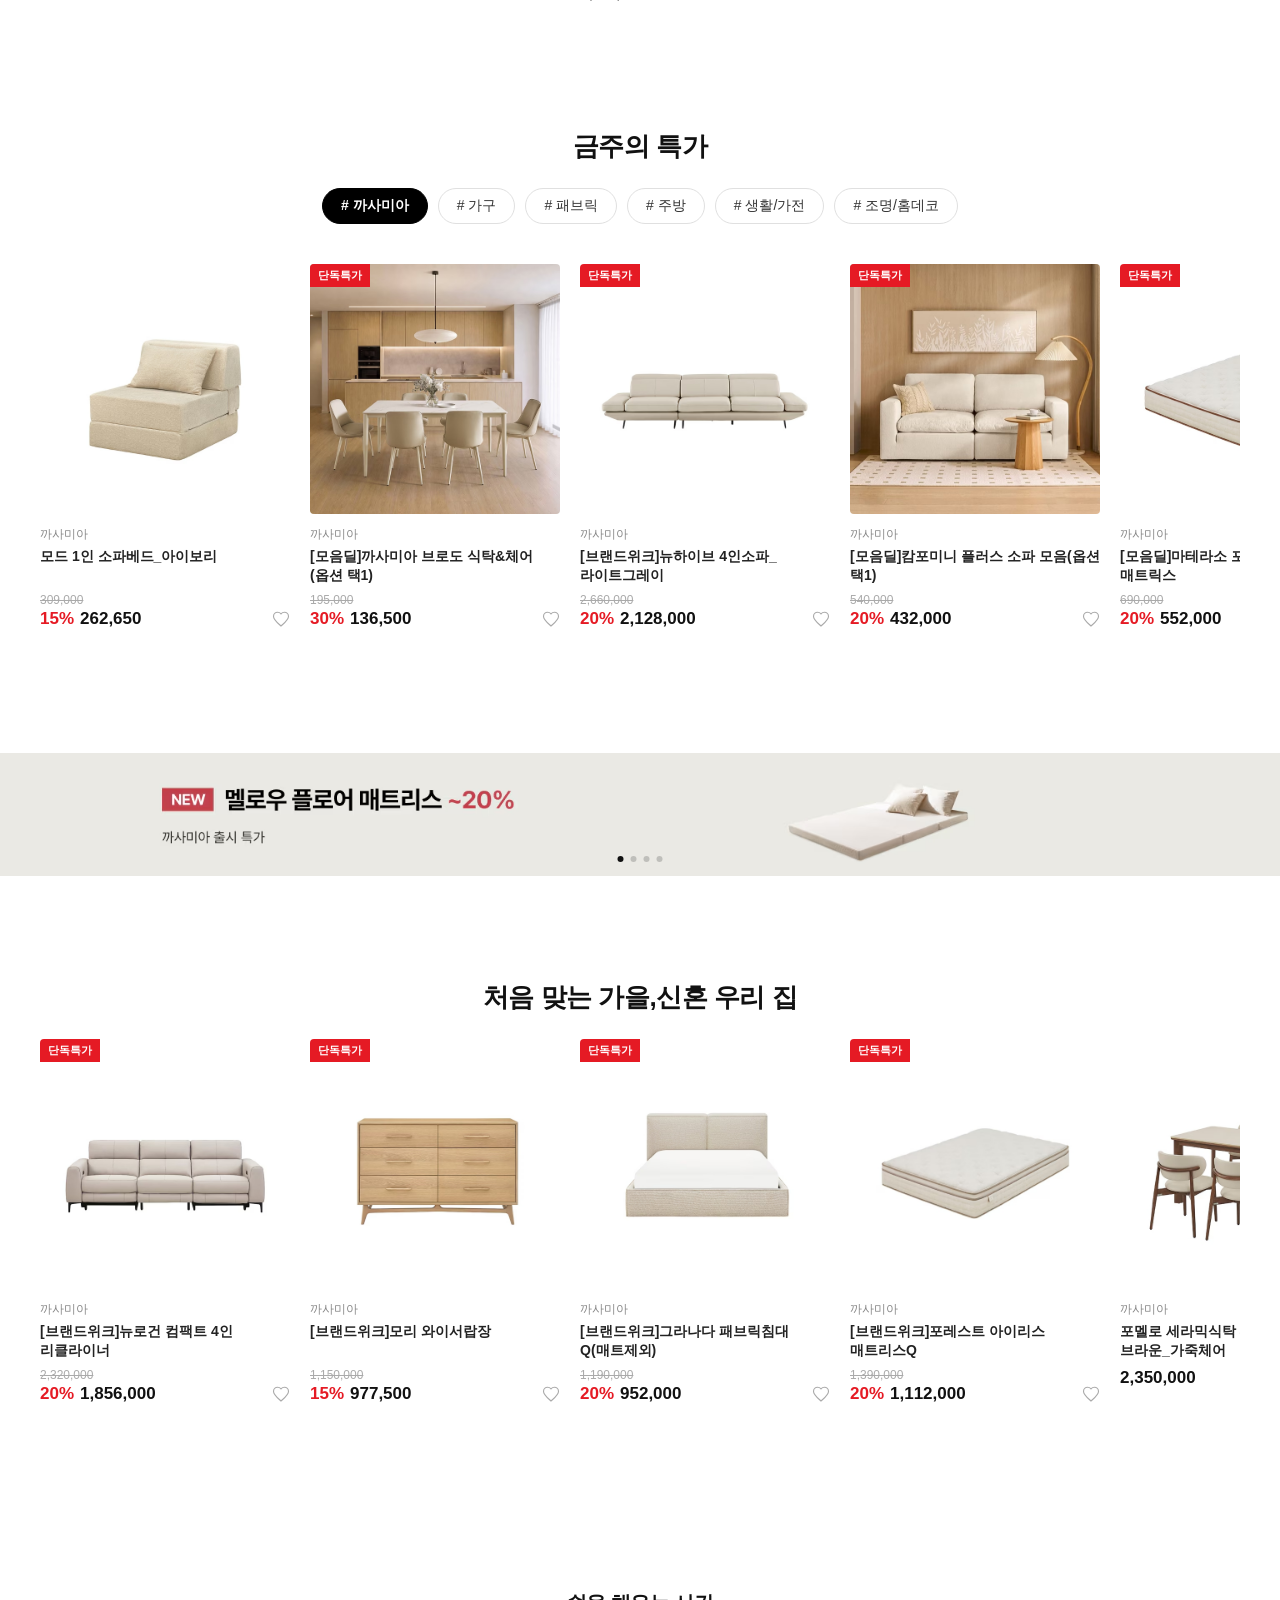
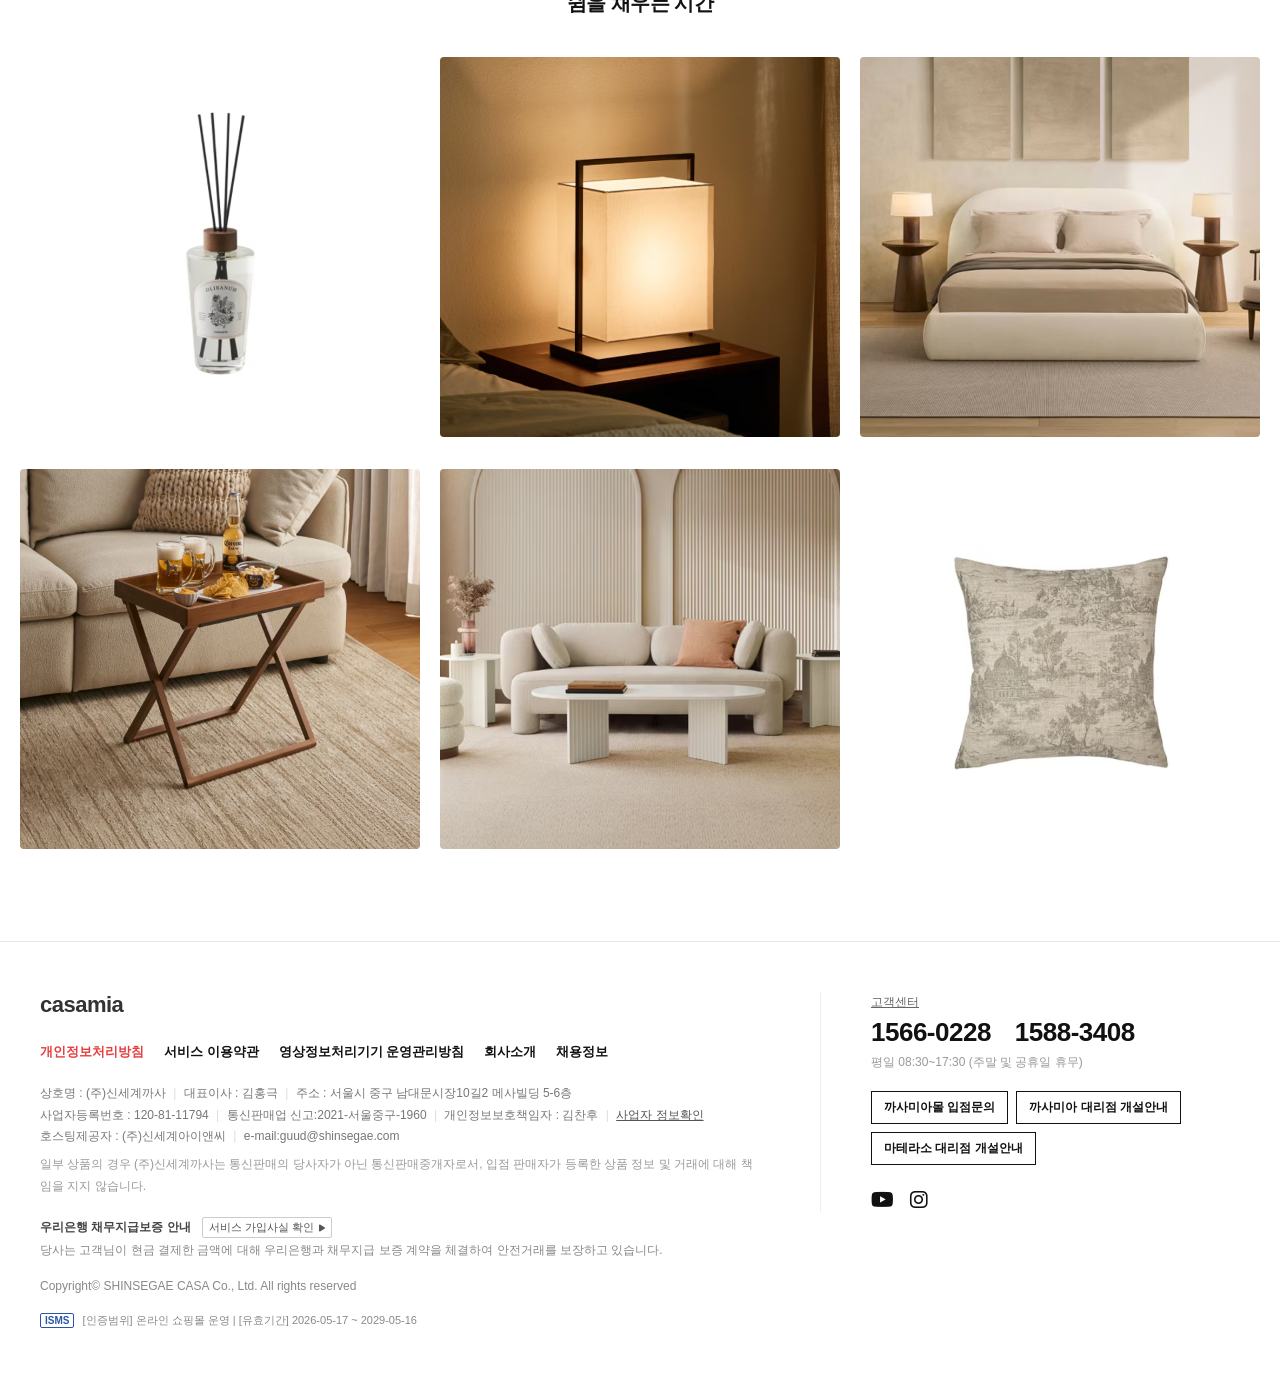
==== commit bd137b0b: "feat: add FastAPI backend foundation" ====
--- a/index.html
+++ b/index.html
@@ -36,6 +36,7 @@
       object-fit: cover;
     }
   </style>
+  <link rel="stylesheet" href="css/shop.css" />
 </head>
 
 <body>
@@ -60,7 +61,7 @@
       <!-- 1층: 로고 및 우측 검색/아이콘 메뉴 -->
       <div class="header-main">
         <h1 class="logo">
-          <a href="#">casamia</a>
+          <a href="index.html">casamia</a>
         </h1>
 
         <div class="header-util">
@@ -74,8 +75,9 @@
 
           <!-- 유저 메뉴 아이콘 -->
           <ul class="user-menu">
-            <li><a href="#" aria-label="장바구니"><i class="fa-solid fa-bag-shopping"></i></a></li>
-            <li><a href="#" aria-label="마이페이지"><i class="fa-regular fa-user"></i></a></li>
+            <li><a href="#" data-shop-open="wishes" aria-label="찜 목록"><i class="fa-regular fa-heart" aria-hidden="true"></i><span class="shop-count" data-shop-count="wishes" hidden></span></a></li>
+            <li><a href="#" data-shop-open="cart" aria-label="장바구니"><i class="fa-solid fa-bag-shopping" aria-hidden="true"></i><span class="shop-count" data-shop-count="cart" hidden></span></a></li>
+            <li><a href="mypage.html" data-account-link aria-label="마이페이지"><i class="fa-regular fa-user"></i></a></li>
             <li>
               <button type="button" class="btn-menu" aria-label="전체메뉴">
                 <i class="fa-solid fa-bars"></i>
@@ -137,7 +139,7 @@
   <!-- ========================================== -->
   <!-- [3층] BEST SERIES (3열 큐레이션 영역)      -->
   <!-- ========================================== -->
-<section class="best-series-section">
+<section class="best-series-section" id="bestSeries">
   <div class="best-series-container">
     <h2 class="section-title">BEST SERIES</h2>
 
@@ -368,6 +370,8 @@
   <!-- ========================================================= -->
   <!-- [자바스크립트 연결] DOM이 모두 로드된 후 안전하게 실행됩니다 -->
   <!-- ========================================================= -->
+  <script src="js/shop.js"></script>
+  <script src="js/account.js"></script>
   <script src="js/top_bar.js"></script>         <!-- 상단 헤더/메뉴 인터랙션 -->
   <script src="js/quick_menu.js"></script>      <!-- 퀵 카테고리 데이터 동적 렌더링 -->
   <script src="js/best_section.js"></script>       <!-- 베스트 시리즈 기능 (필요시) -->
@@ -401,4 +405,4 @@
   </script>
 
 </body>
-</html>+</html>
--- a/css/best_section.css
+++ b/css/best_section.css
@@ -89,6 +89,24 @@
 
 .mini-product-item:hover {
   background-color: #fafafa;
+}
+
+.mini-product-link {
+  display: flex;
+  align-items: center;
+  flex: 1;
+  min-width: 0;
+  color: inherit;
+  text-decoration: none;
+}
+
+.mini-product-link[aria-disabled="true"] {
+  cursor: default;
+}
+
+.mini-product-link:focus-visible {
+  outline: 2px solid #8b6d4c;
+  outline-offset: 3px;
 }
 
 /* 좌측 상품 이미지 영역 */
@@ -189,4 +207,4 @@
 .mini-product-item .wish-btn:hover,
 .mini-product-item .wish-btn.active {
   color: #e53e3e;
-}+}
--- a/css/section2.css
+++ b/css/section2.css
@@ -53,14 +53,6 @@
   transition: transform 0.4s ease, filter 0.4s ease;
 }
 
-/* 1번(디퓨저), 6번(쿠션) 같은 누끼/단독 제품 핏 유지용 */
-.rest-item:first-child .img-wrap img,
-.rest-item:last-child .img-wrap img {
-  width: 70%;
-  height: 70%;
-  object-fit: contain;
-}
-
 /* 중앙 오버레이 텍스트 박스 */
 .rest-card .overlay {
   position: absolute;
@@ -112,4 +104,4 @@
 
 .rest-card.is-hovered .img-wrap img {
   transform: scale(1.05);
-}+}
--- a/css/shop.css
+++ b/css/shop.css
@@ -0,0 +1,60 @@
+/* 찜 목록과 장바구니 공통 UI */
+[hidden] { display: none !important; }
+.user-menu [data-shop-open] { gap: 5px; }
+.shop-count { min-width: 17px; height: 17px; padding: 0 4px; border-radius: 12px; background: #b45236; color: #fff; font-size: 10px; display: inline-flex; align-items: center; justify-content: center; }
+.wish-btn.is-saved, .mini-product-item .wish-btn.is-saved, .rec-heart-btn.is-saved { color: #c14b45; }
+.wish-btn.is-saved .heart-icon { color: #c14b45; }
+.wish-btn.is-saved svg { fill: #c14b45; stroke: #c14b45; }
+.shop-dialog { position: fixed; inset: 0; margin: auto; width: min(680px, calc(100% - 32px)); max-height: min(85dvh, 850px); border: 1px solid #e7e0d6; border-radius: 12px; padding: 28px; background: #fffdfa; color: #292621; box-shadow: 0 20px 80px #0003; overflow-y: auto; }
+.shop-dialog::backdrop { background: #18140f80; }
+.shop-dialog button, .shop-dialog input { font: inherit; }
+.shop-dialog button { cursor: pointer; border: 1px solid #ded7ce; background: transparent; color: inherit; border-radius: 4px; padding: 9px 14px; }
+.shop-dialog button:disabled { opacity: .35; cursor: default; }
+.shop-dialog :focus-visible, [data-shop-open]:focus-visible, [data-wish-id]:focus-visible { outline: 2px solid #a34c32; outline-offset: 3px; }
+.shop-heading { display: flex; align-items: center; justify-content: space-between; gap: 12px; }
+.shop-heading h2 { font-size: 25px; }
+.shop-dialog .shop-close { border: 0; font-size: 28px; padding: 0 8px; }
+.shop-tabs { display: flex; gap: 8px; margin: 24px 0 12px; }
+.shop-tabs button { flex: 1; }
+.shop-tabs button[aria-pressed="true"] { background: #302b25; border-color: #302b25; color: white; }
+.shop-note { font-size: 12px; line-height: 1.7; color: #777066; }
+.shop-row { display: flex; gap: 16px; padding: 22px 0; border-bottom: 1px solid #e9e3db; }
+.shop-row > img { width: 96px; height: 96px; object-fit: cover; border-radius: 4px; background: #f0ece5; }
+.shop-row-info { flex: 1; min-width: 0; }
+.shop-row-info h3 { font-size: 14px; line-height: 1.5; margin: 3px 0 8px; word-break: keep-all; }
+.shop-row-info p { font-size: 14px; }
+.shop-row-info .shop-brand, .shop-row-info .shop-option { font-size: 12px; color: #777066; margin-bottom: 6px; }
+.shop-row-end { display: flex; align-items: flex-end; justify-content: space-between; flex-direction: column; gap: 15px; white-space: nowrap; font-size: 14px; }
+.shop-dialog .shop-remove { border: 0; padding: 0; color: #777066; font-size: 12px; text-decoration: underline; }
+.shop-quantity { display: inline-flex; align-items: center; margin-top: 12px; }
+.shop-quantity input { width: 48px; height: 32px; text-align: center; border: 1px solid #ded7ce; border-left: 0; border-right: 0; border-radius: 0; background: white; appearance: textfield; }
+.shop-quantity input::-webkit-inner-spin-button { appearance: none; }
+.shop-dialog .shop-quantity button { width: 32px; height: 32px; padding: 0; }
+.shop-detail-link { display: inline-block; margin-top: 12px; font-size: 12px; text-decoration: underline; }
+.shop-total { display: flex; justify-content: space-between; align-items: center; padding: 24px 0 12px; gap: 12px; }
+.shop-total strong { font-size: 24px; }
+.shop-checkout { display: block; margin-top: 18px; padding: 14px 20px; border-radius: 4px; background: #302b25; color: #fff; text-align: center; text-decoration: none; font-weight: 600; }
+.shop-checkout:focus-visible { outline: 2px solid #a34c32; outline-offset: 3px; }
+.shop-bottom { display: flex; gap: 12px; justify-content: flex-end; margin-top: 24px; }
+.shop-dialog .shop-continue { background: #302b25; color: white; }
+.shop-empty { text-align: center; padding: 48px 10px; }
+.shop-empty span { font-size: 38px; color: #9d8d7a; }
+.shop-empty p { margin-top: 12px; line-height: 1.6; }
+.shop-empty p:last-child { font-size: 13px; color: #777066; }
+.shop-toast { position: fixed; bottom: 28px; left: 50%; transform: translateX(-50%); z-index: 1000; width: max-content; max-width: calc(100vw - 32px); padding: 14px 20px; border-radius: 6px; background: #302b25; color: white; font-size: 14px; line-height: 1.5; box-shadow: 0 4px 20px #0002; }
+/* dialog가 열렸을 때도 안내 메시지를 최상위 레이어 안에 표시합니다. */
+.shop-dialog .shop-toast { position: sticky; bottom: 0; left: auto; transform: none; margin: 16px auto 0; width: fit-content; max-width: 100%; }
+.detail-quantity { display: flex; align-items: center; justify-content: space-between; margin: 18px 0; font-size: 14px; }
+.detail-quantity input { width: 84px; border: 1px solid #ddd; padding: 9px; font: inherit; }
+@media (max-width: 600px) {
+  .shop-dialog { padding: 20px 16px; }
+  .shop-row { gap: 10px; flex-wrap: wrap; }
+  .shop-row > img { width: 72px; height: 72px; }
+  .shop-row-end { width: 100%; flex-direction: row; align-items: center; padding-left: 82px; }
+  .header-main { flex-wrap: wrap; gap: 16px; }
+  .header-util { flex-wrap: wrap; gap: 16px; }
+  .user-menu { gap: 14px; }
+  .gnb-nav { overflow-x: auto; }
+  .gnb-list { width: max-content; }
+  .shop-total strong { font-size: 21px; }
+}
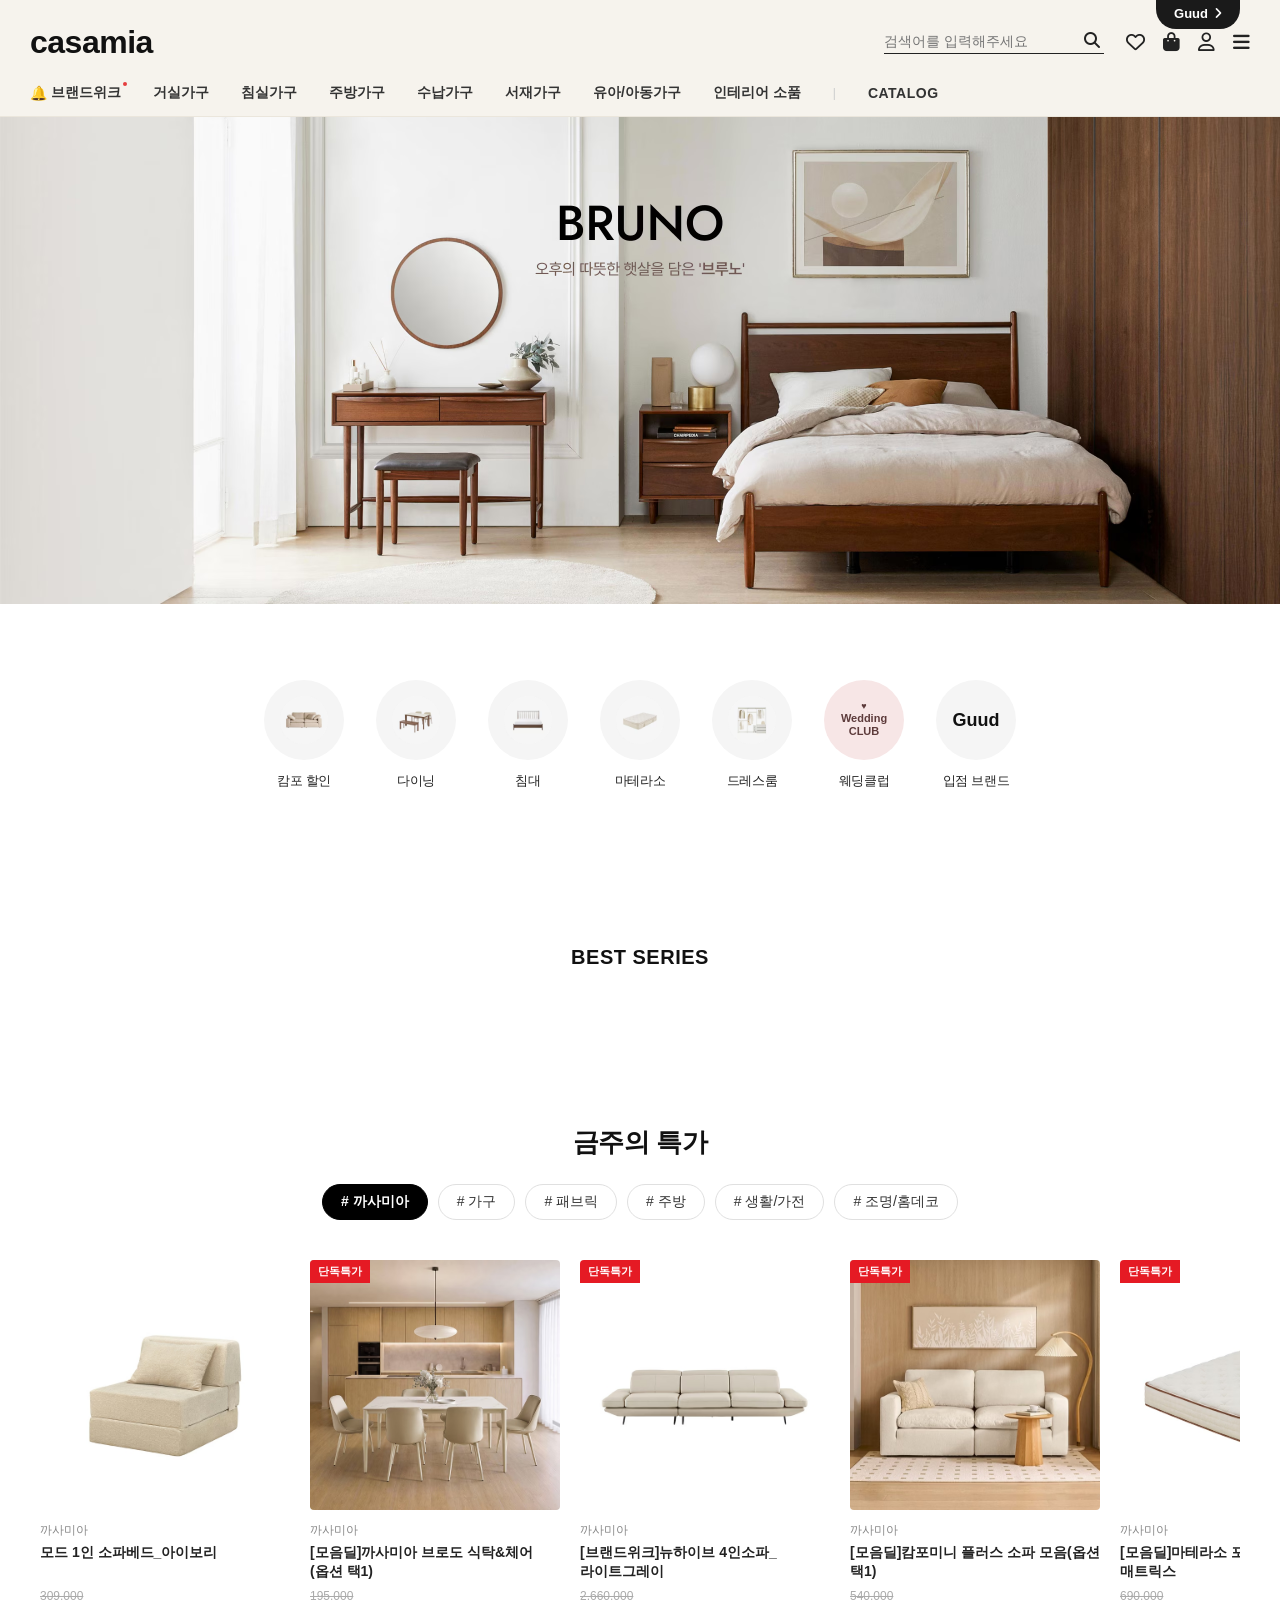
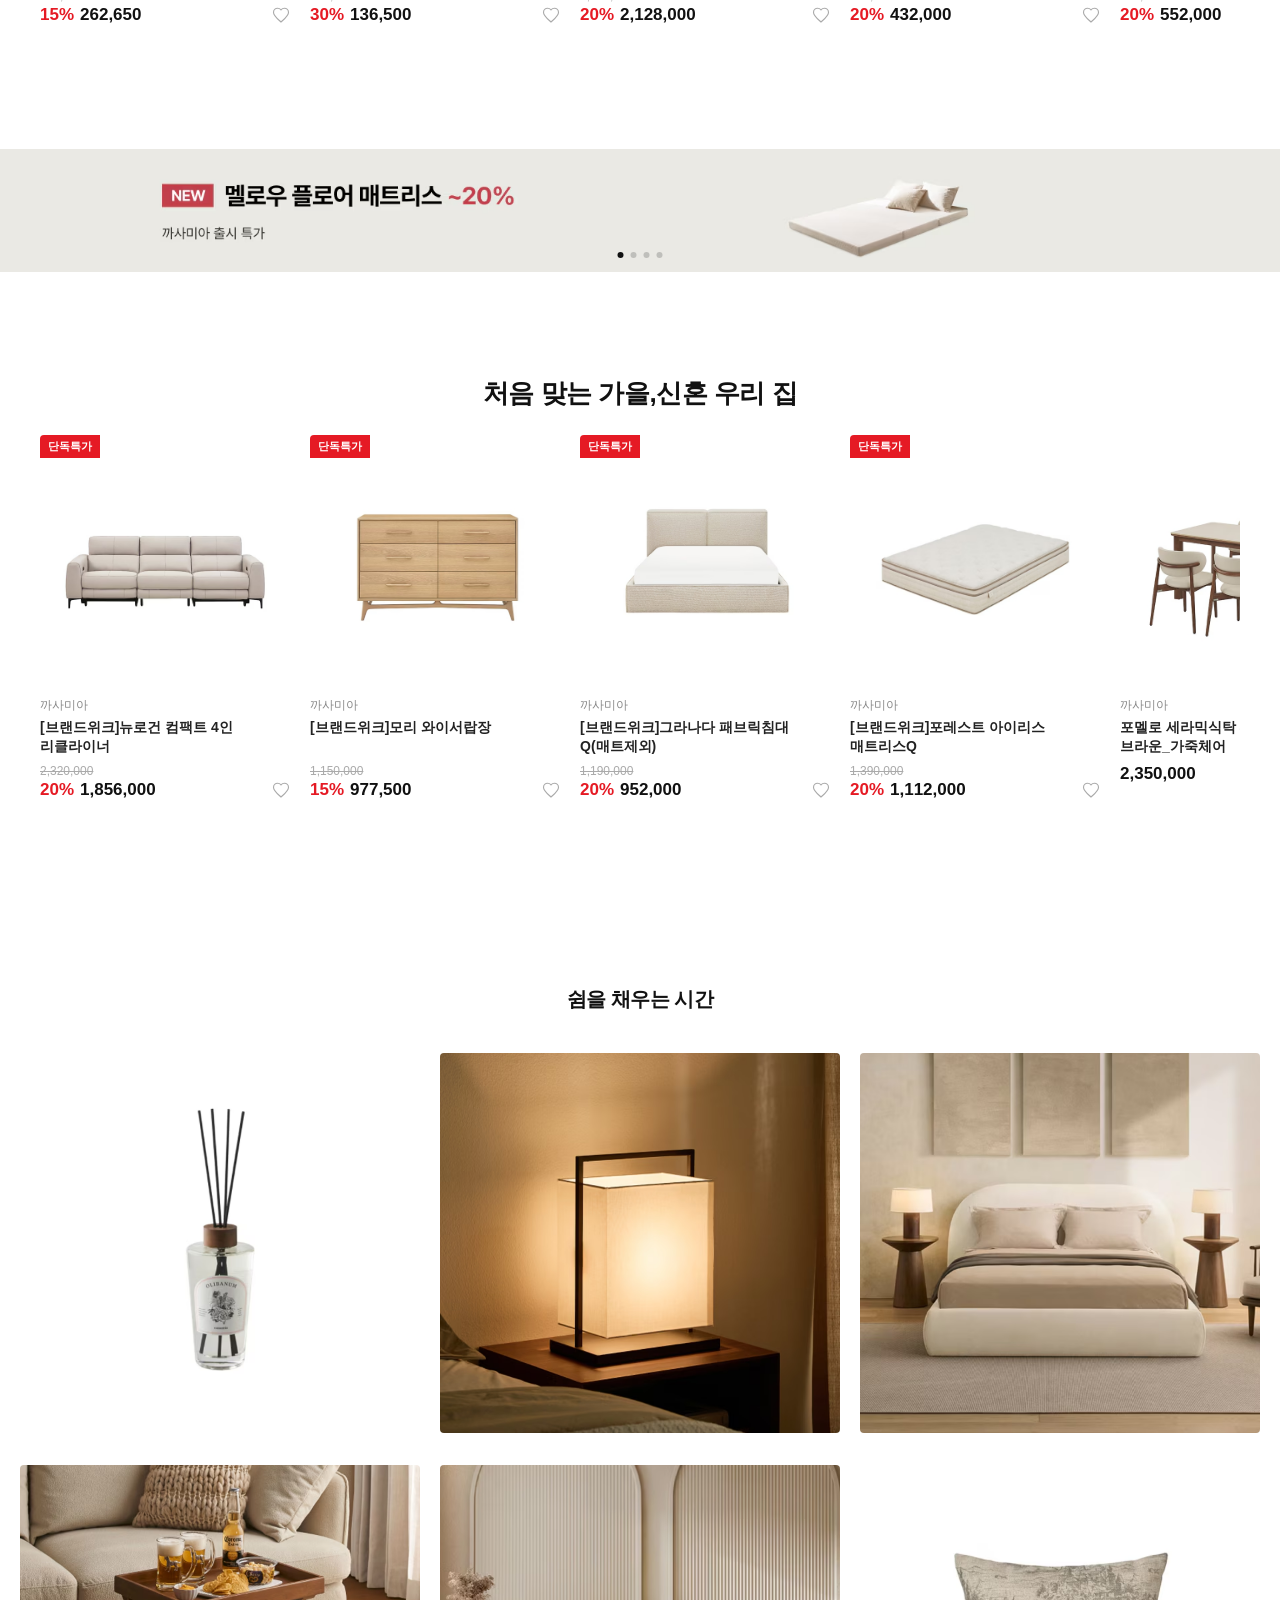
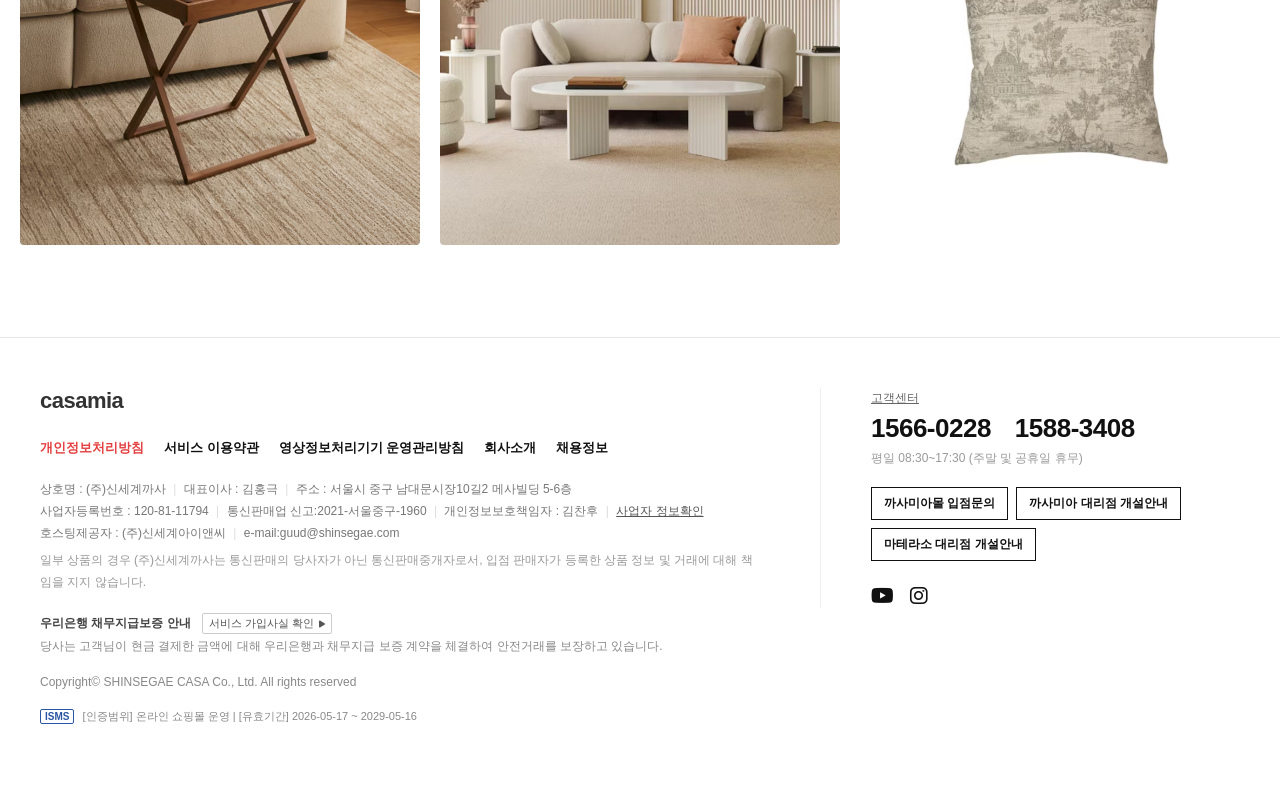
==== commit 7c7d14c1: "feat: integrate frontend authentication products and RAG" ====
--- a/index.html
+++ b/index.html
@@ -371,6 +371,7 @@
   <!-- [자바스크립트 연결] DOM이 모두 로드된 후 안전하게 실행됩니다 -->
   <!-- ========================================================= -->
   <script src="js/shop.js"></script>
+  <script src="js/api.js"></script>
   <script src="js/account.js"></script>
   <script src="js/top_bar.js"></script>         <!-- 상단 헤더/메뉴 인터랙션 -->
   <script src="js/quick_menu.js"></script>      <!-- 퀵 카테고리 데이터 동적 렌더링 -->
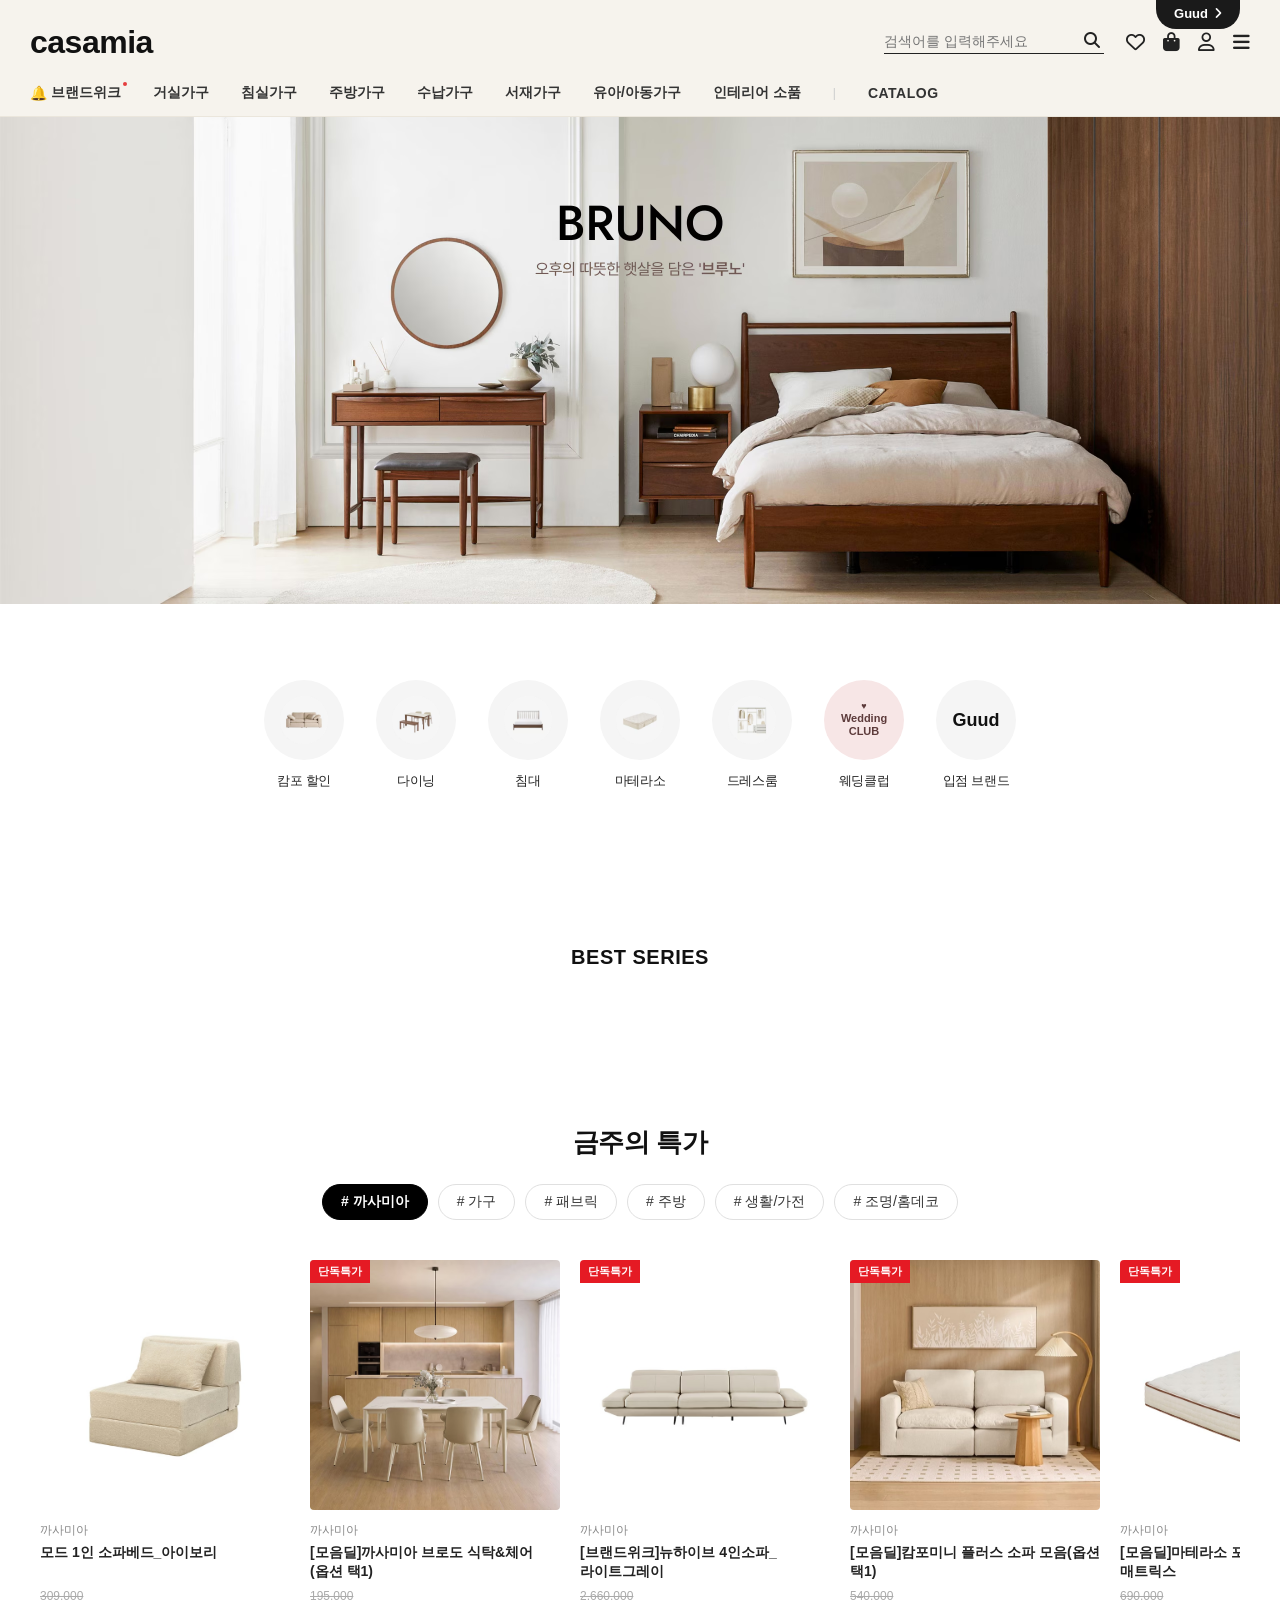
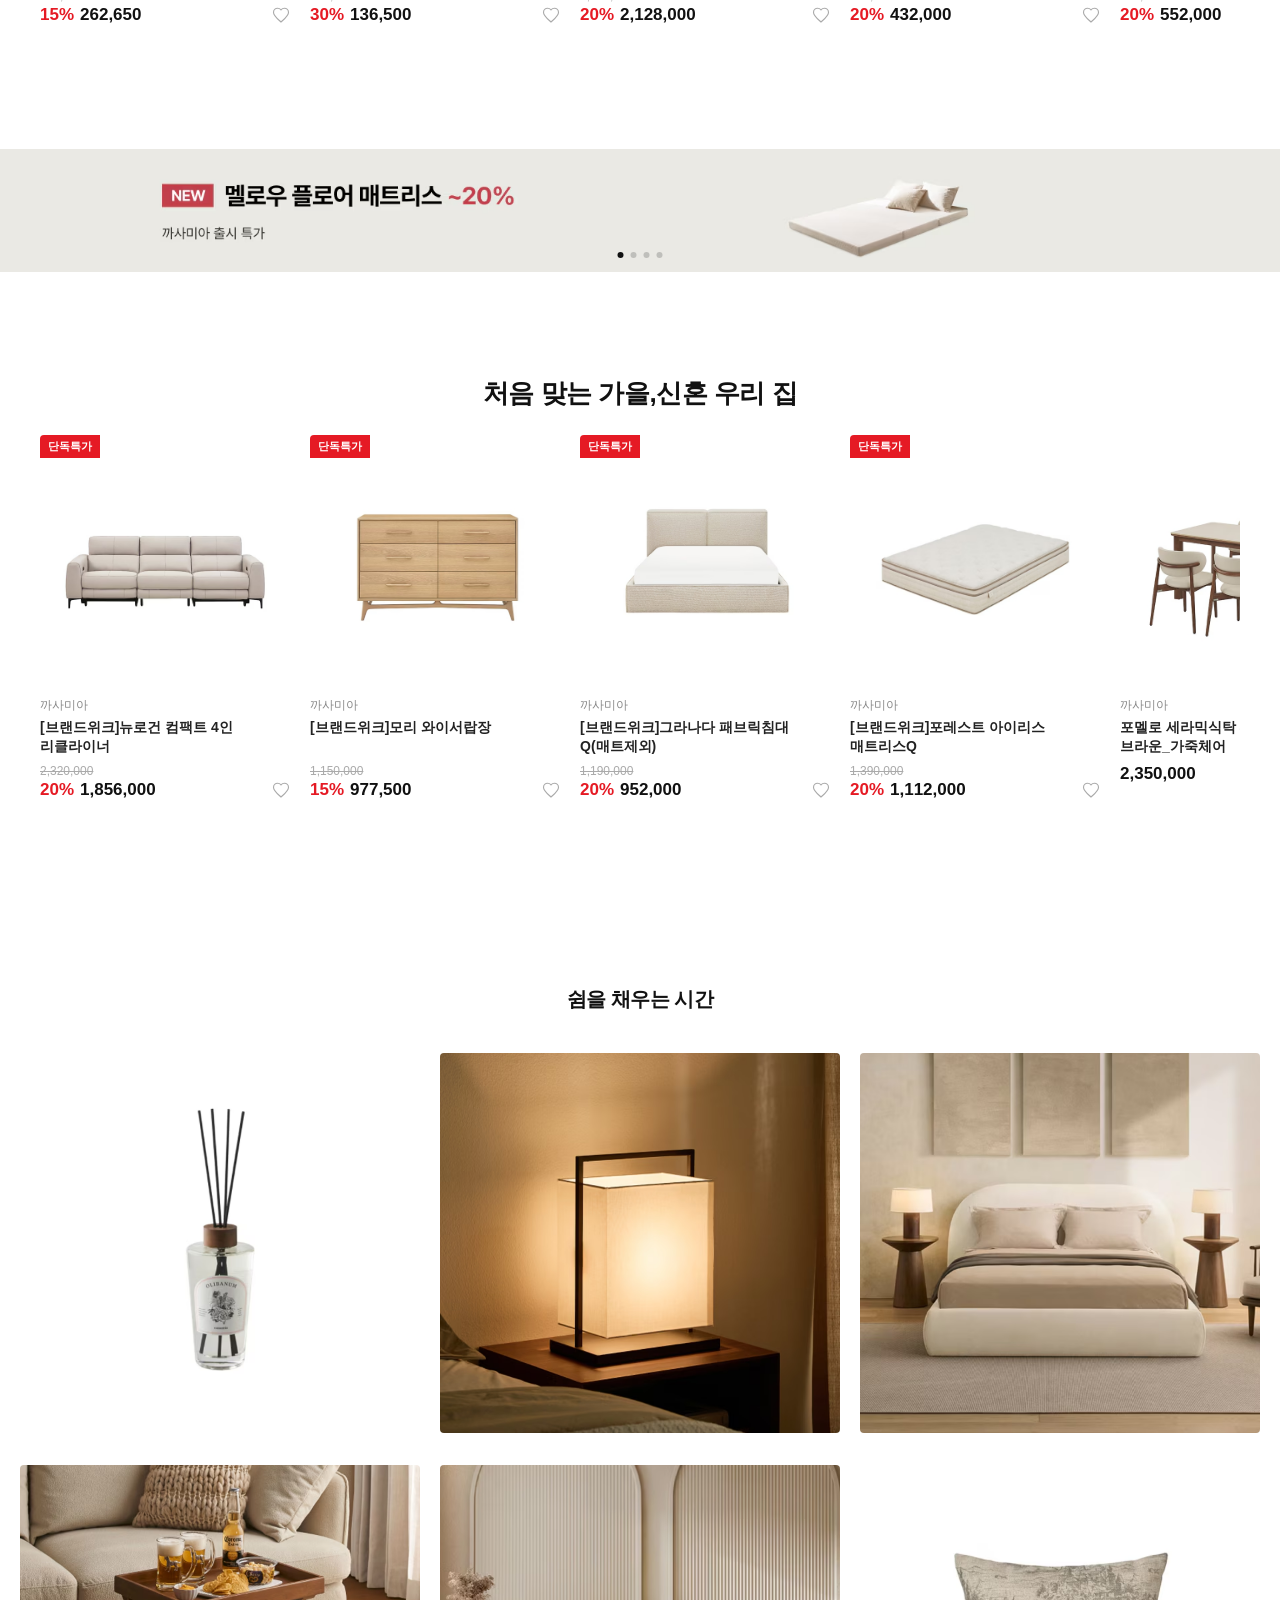
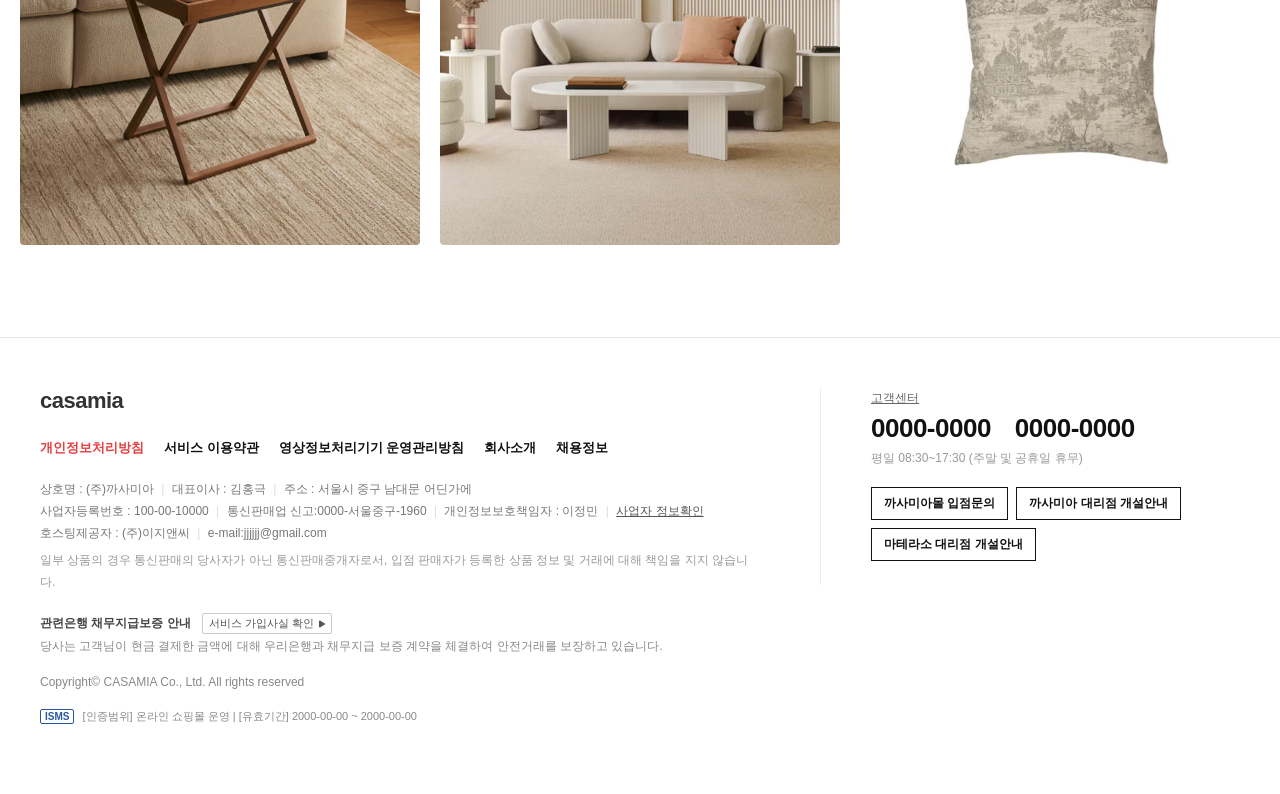
==== commit 85f022c3: "docs: finalize portfolio README and project documentation" ====
--- a/index.html
+++ b/index.html
@@ -1,5 +1,6 @@
-<!DOCTYPE html>
+﻿<!DOCTYPE html>
 <html lang="ko">
+
 <head>
   <meta charset="UTF-8" />
   <meta name="viewport" content="width=device-width, initial-scale=1.0" />
@@ -13,12 +14,12 @@
   <!-- ========================================== -->
   <!-- 2. 외부 CSS 스타일시트 연결                 -->
   <!-- ========================================== -->
-  <link rel="stylesheet" href="css/top_bar.css" />       <!-- 상단 헤더 & GNB 스타일 -->
-  <link rel="stylesheet" href="css/main.css" />          <!-- 공통 레이아웃 및 특가/기획전 슬라이더 스타일 -->
-  <link rel="stylesheet" href="css/best_section.css" />     <!-- 베스트 시리즈(3단 그리드) 스타일 -->
-  <link rel="stylesheet" href="css/slider2.css" />       <!-- 메인 중간 배너 슬라이더(slider2) 스타일 -->
-  <link rel="stylesheet" href="css/section2.css" />      <!-- 쉼을 채우는 시간 그리드 스타일 -->
-  <link rel="stylesheet" href="css/footer.css" />        <!-- 푸터 스타일 -->
+  <link rel="stylesheet" href="css/top_bar.css" /> <!-- 상단 헤더 & GNB 스타일 -->
+  <link rel="stylesheet" href="css/main.css" /> <!-- 공통 레이아웃 및 특가/기획전 슬라이더 스타일 -->
+  <link rel="stylesheet" href="css/best_section.css" /> <!-- 베스트 시리즈(3단 그리드) 스타일 -->
+  <link rel="stylesheet" href="css/slider2.css" /> <!-- 메인 중간 배너 슬라이더(slider2) 스타일 -->
+  <link rel="stylesheet" href="css/section2.css" /> <!-- 쉼을 채우는 시간 그리드 스타일 -->
+  <link rel="stylesheet" href="css/footer.css" /> <!-- 푸터 스타일 -->
 
   <!-- ========================================== -->
   <!-- 3. 메인 최상단 배너 슬라이더 전용 CSS       -->
@@ -29,7 +30,8 @@
       min-height: 450px;
       overflow: hidden;
     }
-    #slider > img {
+
+    #slider>img {
       width: 100%;
       min-height: 450px;
       display: block;
@@ -75,8 +77,10 @@
 
           <!-- 유저 메뉴 아이콘 -->
           <ul class="user-menu">
-            <li><a href="#" data-shop-open="wishes" aria-label="찜 목록"><i class="fa-regular fa-heart" aria-hidden="true"></i><span class="shop-count" data-shop-count="wishes" hidden></span></a></li>
-            <li><a href="#" data-shop-open="cart" aria-label="장바구니"><i class="fa-solid fa-bag-shopping" aria-hidden="true"></i><span class="shop-count" data-shop-count="cart" hidden></span></a></li>
+            <li><a href="#" data-shop-open="wishes" aria-label="찜 목록"><i class="fa-regular fa-heart"
+                  aria-hidden="true"></i><span class="shop-count" data-shop-count="wishes" hidden></span></a></li>
+            <li><a href="#" data-shop-open="cart" aria-label="장바구니"><i class="fa-solid fa-bag-shopping"
+                  aria-hidden="true"></i><span class="shop-count" data-shop-count="cart" hidden></span></a></li>
             <li><a href="mypage.html" data-account-link aria-label="마이페이지"><i class="fa-regular fa-user"></i></a></li>
             <li>
               <button type="button" class="btn-menu" aria-label="전체메뉴">
@@ -86,9 +90,9 @@
           </ul>
         </div>
       </div>
-<!-- ========================================== -->
+      <!-- ========================================== -->
       <!-- top: 카테고리 네비게이션 (GNB) -->
-  <!-- ========================================== -->
+      <!-- ========================================== -->
       <nav class="gnb-nav">
         <ul class="gnb-list">
           <li class="brand-week">
@@ -139,14 +143,14 @@
   <!-- ========================================== -->
   <!-- [3층] BEST SERIES (3열 큐레이션 영역)      -->
   <!-- ========================================== -->
-<section class="best-series-section" id="bestSeries">
-  <div class="best-series-container">
-    <h2 class="section-title">BEST SERIES</h2>
-
-    <!-- best_item.js가 best_section.json 데이터를 읽어와 렌더링합니다 -->
-    <div class="series-grid" id="seriesGrid"></div>
-  </div>
-</section>
+  <section class="best-series-section" id="bestSeries">
+    <div class="best-series-container">
+      <h2 class="section-title">BEST SERIES</h2>
+
+      <!-- best_section.js가 best_section.json 데이터를 읽어와 렌더링합니다 -->
+      <div class="series-grid" id="seriesGrid"></div>
+    </div>
+  </section>
 
 
   <!-- ========================================== -->
@@ -326,20 +330,21 @@
           <li><a href="#">채용정보</a></li>
         </ul>
         <div class="footer-company-info">
-          <p>상호명 : (주)신세계까사 <span>|</span> 대표이사 : 김홍극 <span>|</span> 주소 : 서울시 중구 남대문시장10길2 메사빌딩 5-6층</p>
-          <p>사업자등록번호 : 120-81-11794 <span>|</span> 통신판매업 신고:2021-서울중구-1960 <span>|</span> 개인정보보호책임자 : 김찬후 <span>|</span> <a href="#" class="btn-verify">사업자 정보확인</a></p>
-          <p>호스팅제공자 : (주)신세계아이앤씨 <span>|</span> e-mail:guud@shinsegae.com</p>
-          <p class="desc-warning">일부 상품의 경우 (주)신세계까사는 통신판매의 당사자가 아닌 통신판매중개자로서, 입점 판매자가 등록한 상품 정보 및 거래에 대해 책임을 지지 않습니다.</p>
+          <p>상호명 : (주)까사미아 <span>|</span> 대표이사 : 김홍극 <span>|</span> 주소 : 서울시 중구 남대문 어딘가에</p>
+          <p>사업자등록번호 : 100-00-10000 <span>|</span> 통신판매업 신고:0000-서울중구-1960 <span>|</span> 개인정보보호책임자 : 이정민 <span>|</span>
+            <a href="#" class="btn-verify">사업자 정보확인</a></p>
+          <p>호스팅제공자 : (주)이지앤씨 <span>|</span> e-mail:jjjjjj@gmail.com</p>
+          <p class="desc-warning">일부 상품의 경우 통신판매의 당사자가 아닌 통신판매중개자로서, 입점 판매자가 등록한 상품 정보 및 거래에 대해 책임을 지지 않습니다.</p>
         </div>
         <div class="footer-escrow">
-          <span class="escrow-title">우리은행 채무지급보증 안내</span>
+          <span class="escrow-title">관련은행 채무지급보증 안내</span>
           <button type="button" class="btn-escrow">서비스 가입사실 확인 <i class="fa-solid fa-play"></i></button>
           <p>당사는 고객님이 현금 결제한 금액에 대해 우리은행과 채무지급 보증 계약을 체결하여 안전거래를 보장하고 있습니다.</p>
         </div>
-        <p class="copyright">Copyright© SHINSEGAE CASA Co., Ltd. All rights reserved</p>
+        <p class="copyright">Copyright© CASAMIA Co., Ltd. All rights reserved</p>
         <div class="footer-isms">
           <span class="isms-badge">ISMS</span>
-          <p>[인증범위] 온라인 쇼핑몰 운영 <span>|</span> [유효기간] 2026-05-17 ~ 2029-05-16</p>
+          <p>[인증범위] 온라인 쇼핑몰 운영 <span>|</span> [유효기간] 2000-00-00 ~ 2000-00-00</p>
         </div>
       </div>
 
@@ -348,8 +353,8 @@
         <div class="cs-wrap">
           <span class="cs-label">고객센터</span>
           <div class="cs-numbers">
-            <span class="cs-tel">1566-0228</span>
-            <span class="cs-tel">1588-3408</span>
+            <span class="cs-tel">0000-0000</span>
+            <span class="cs-tel">0000-0000</span>
           </div>
           <p class="cs-hours">평일 08:30~17:30 (주말 및 공휴일 휴무)</p>
         </div>
@@ -359,8 +364,8 @@
           <a href="#" class="btn-cs">마테라소 대리점 개설안내</a>
         </div>
         <div class="footer-sns">
-          <a href="#" aria-label="유튜브"><i class="fa-brands fa-youtube"></i></a>
-          <a href="#" aria-label="인스타그램"><i class="fa-brands fa-instagram"></i></a>
+          <a href="#" aria-label="유튜브"><i class="-youtube"></i></a>
+          <a href="#" aria-label="인스타그램"><i class="-instagram"></i></a>
         </div>
       </div>
     </div>
@@ -373,13 +378,13 @@
   <script src="js/shop.js"></script>
   <script src="js/api.js"></script>
   <script src="js/account.js"></script>
-  <script src="js/top_bar.js"></script>         <!-- 상단 헤더/메뉴 인터랙션 -->
-  <script src="js/quick_menu.js"></script>      <!-- 퀵 카테고리 데이터 동적 렌더링 -->
-  <script src="js/best_section.js"></script>       <!-- 베스트 시리즈 기능 (필요시) -->
-  <script src="js/casamia_sale.js"></script>    <!-- 금주의 특가 상품 리스트 렌더링 -->
-  <script src="js/slider2.js"></script>         <!-- slider2 배너 전환 제어 -->
-  <script src="js/casamia_autumn.js"></script>  <!-- 가을/신혼 상품 리스트 렌더링 -->
-  <script src="js/section2.js"></script>        <!-- 쉼 섹션 제어 (필요시) -->
+  <script src="js/top_bar.js"></script> <!-- 상단 헤더/메뉴 인터랙션 -->
+  <script src="js/quick_menu.js"></script> <!-- 퀵 카테고리 데이터 동적 렌더링 -->
+  <script src="js/best_section.js"></script> <!-- 베스트 시리즈 기능 (필요시) -->
+  <script src="js/casamia_sale.js"></script> <!-- 금주의 특가 상품 리스트 렌더링 -->
+  <script src="js/slider2.js"></script> <!-- slider2 배너 전환 제어 -->
+  <script src="js/casamia_autumn.js"></script> <!-- 가을/신혼 상품 리스트 렌더링 -->
+  <script src="js/section2.js"></script> <!-- 쉼 섹션 제어 (필요시) -->
 
   <!-- 최상단 메인 슬라이더 전용 롤링 스크립트 -->
   <script>
@@ -406,4 +411,5 @@
   </script>
 
 </body>
-</html>
+
+</html>
